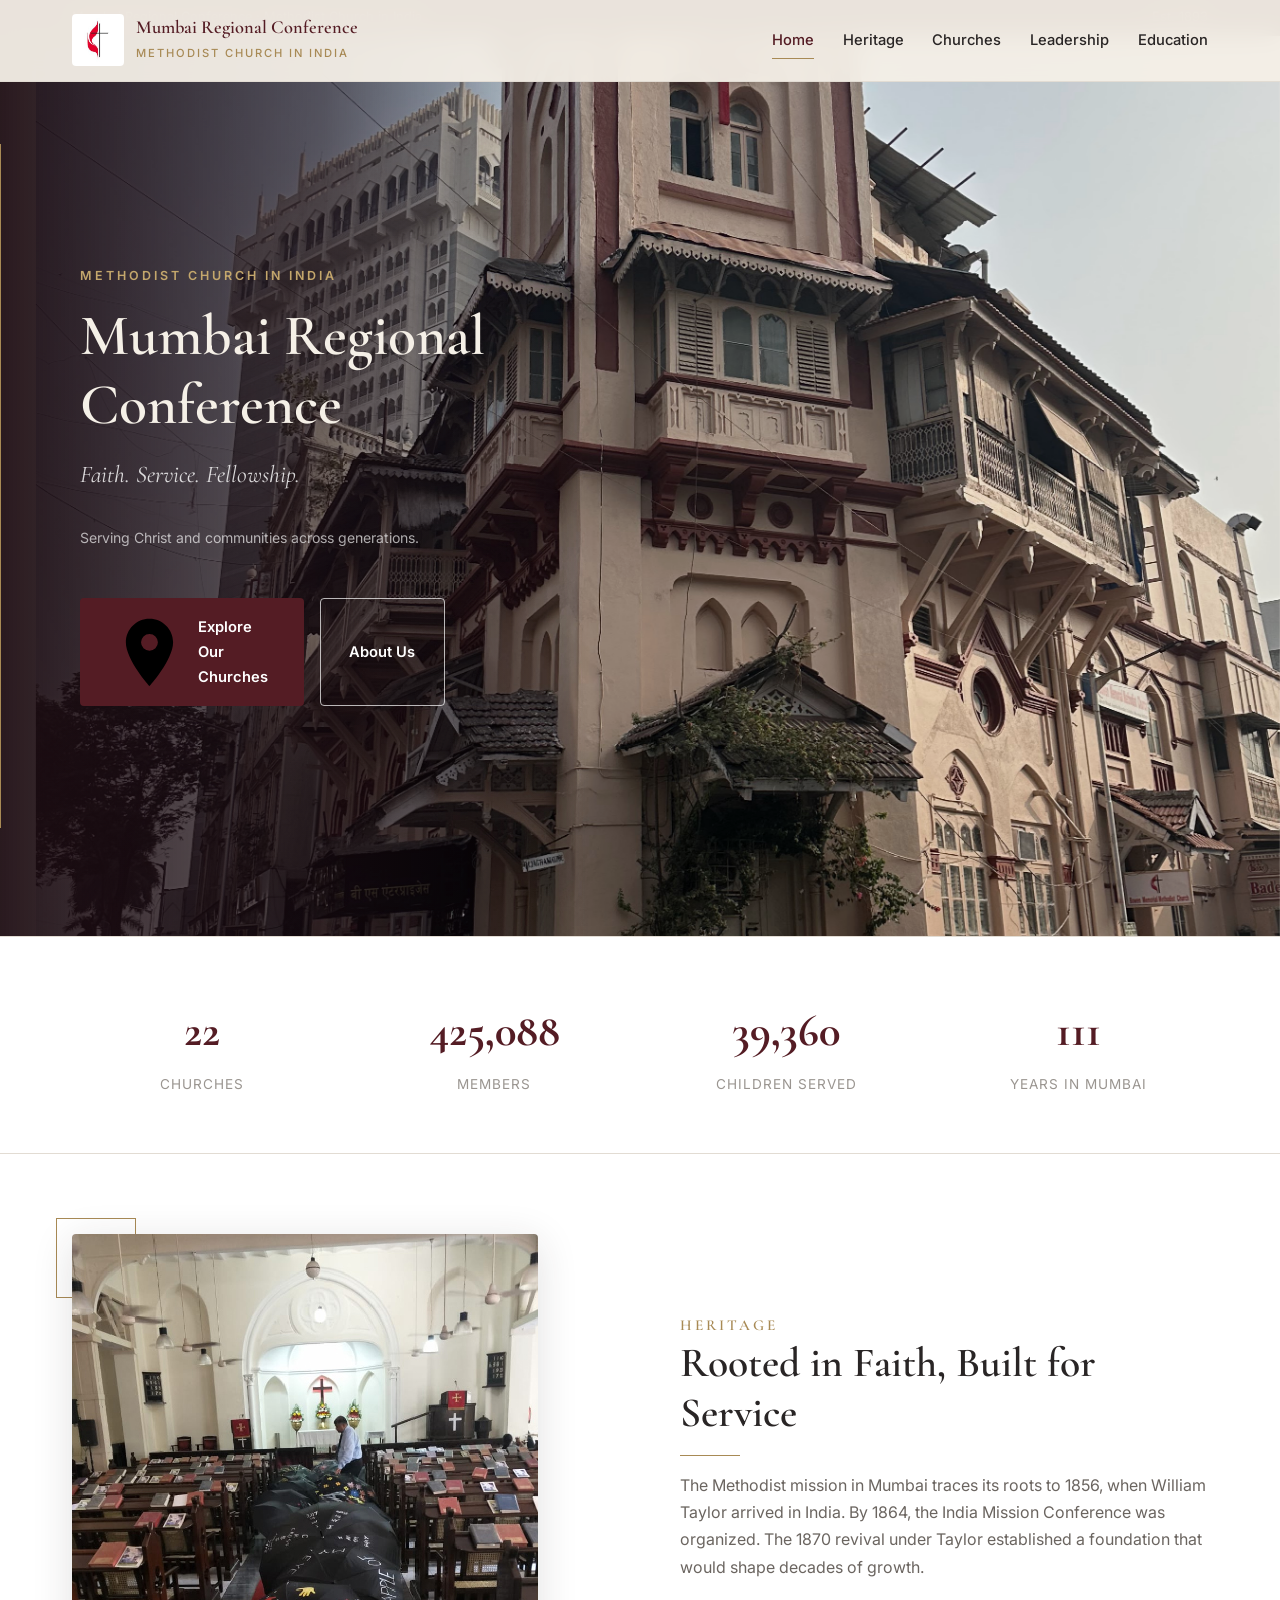
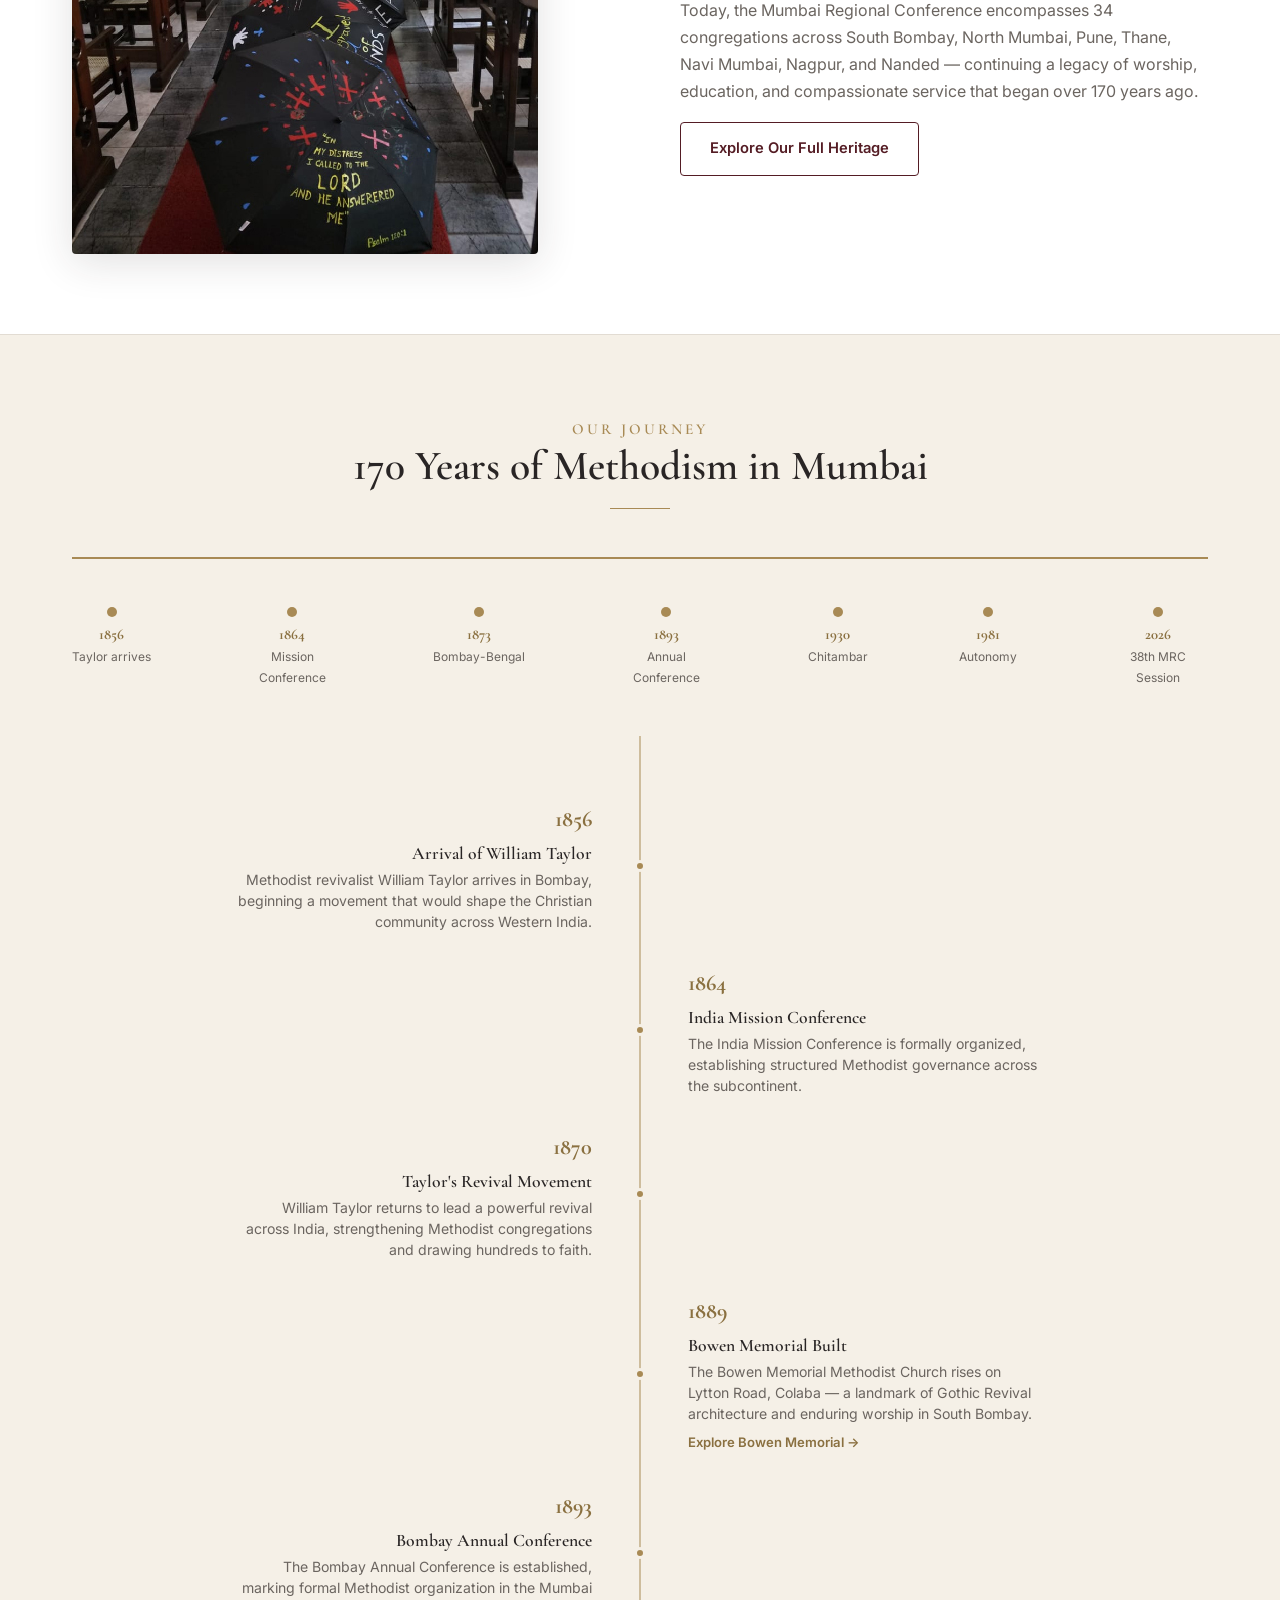
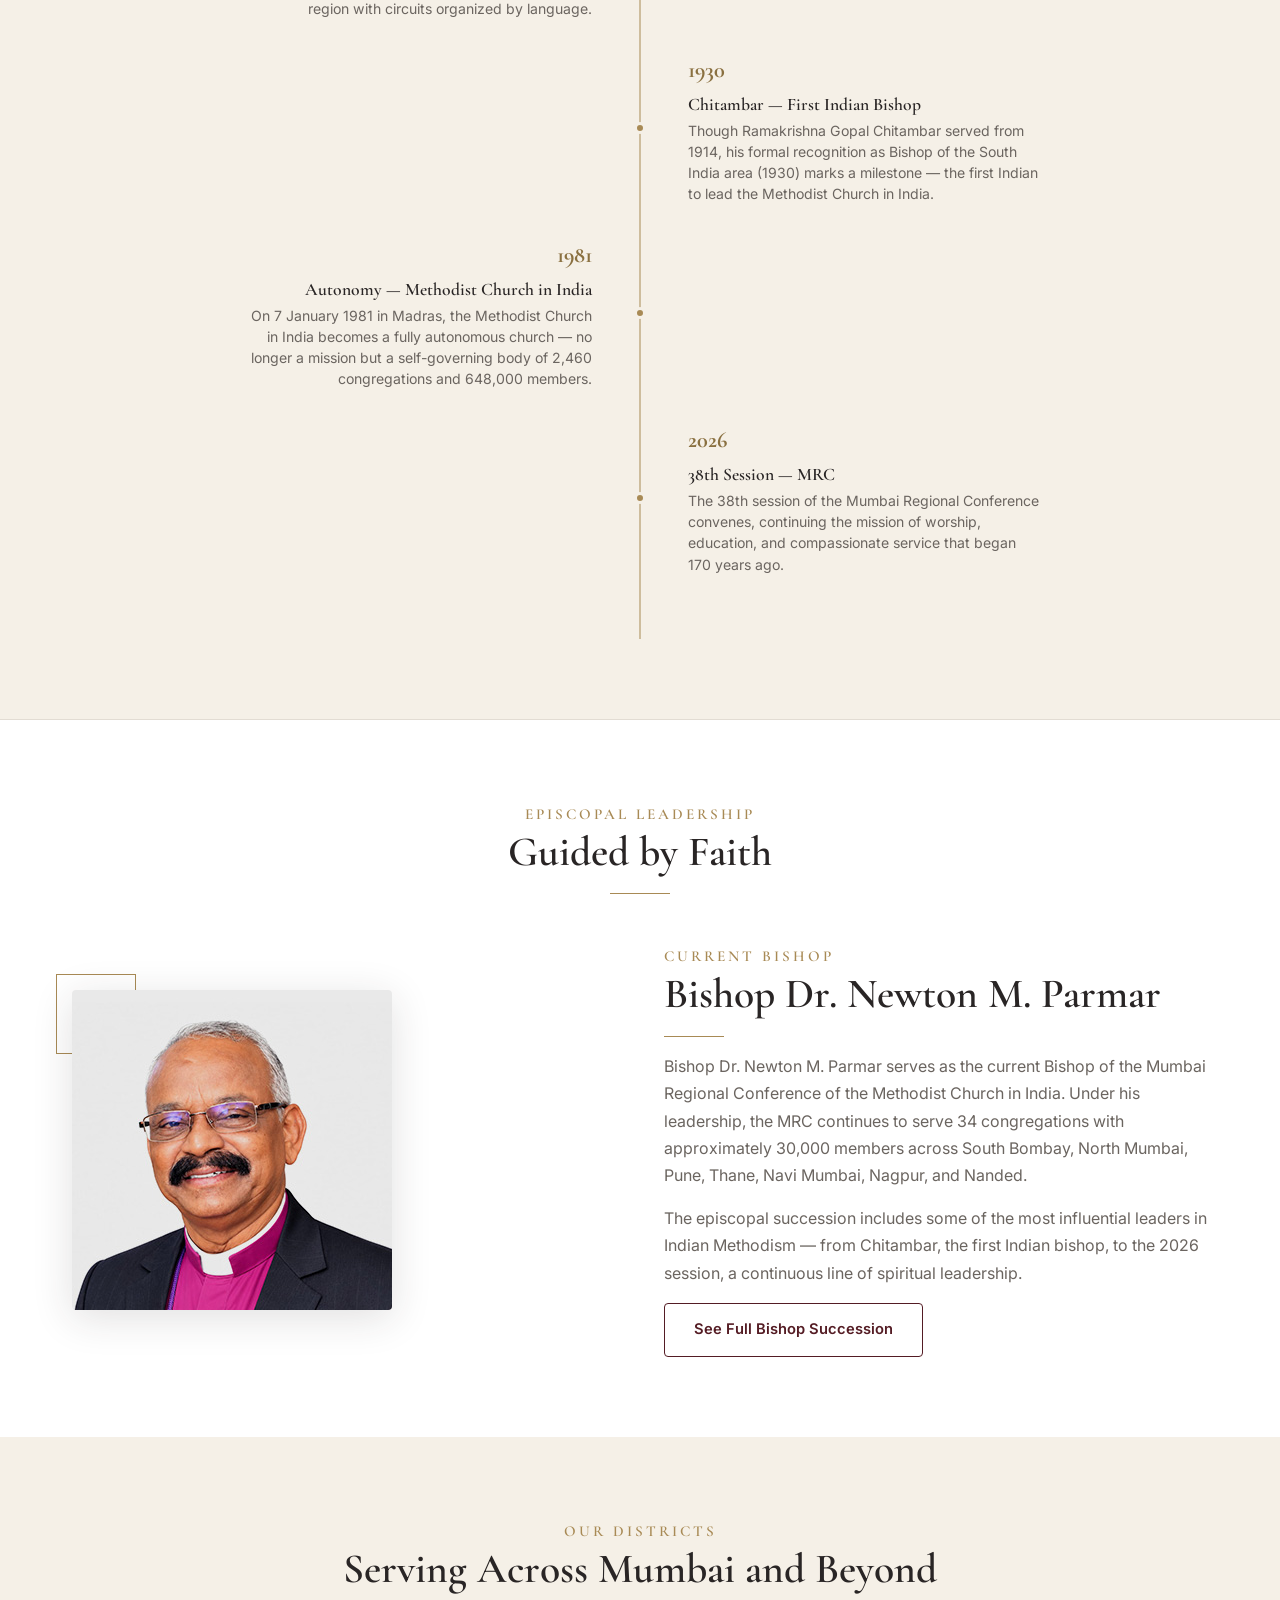
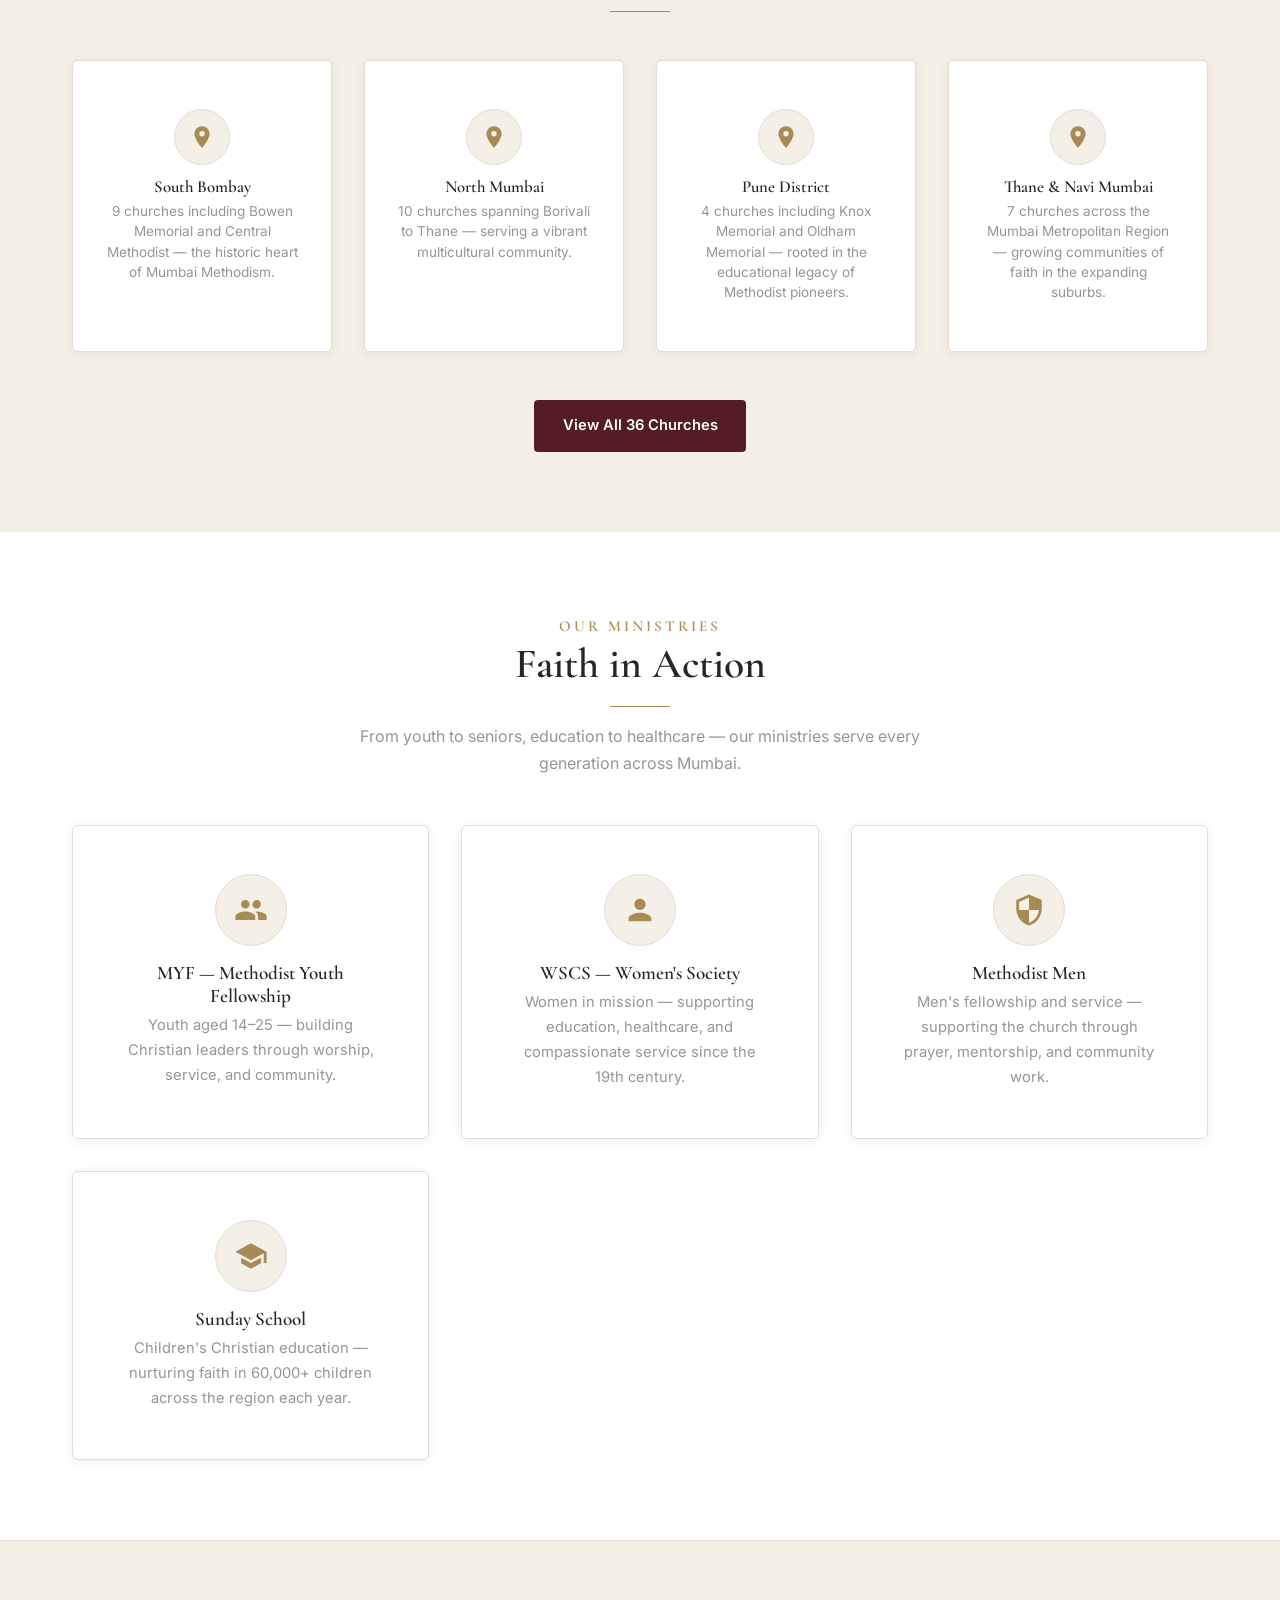
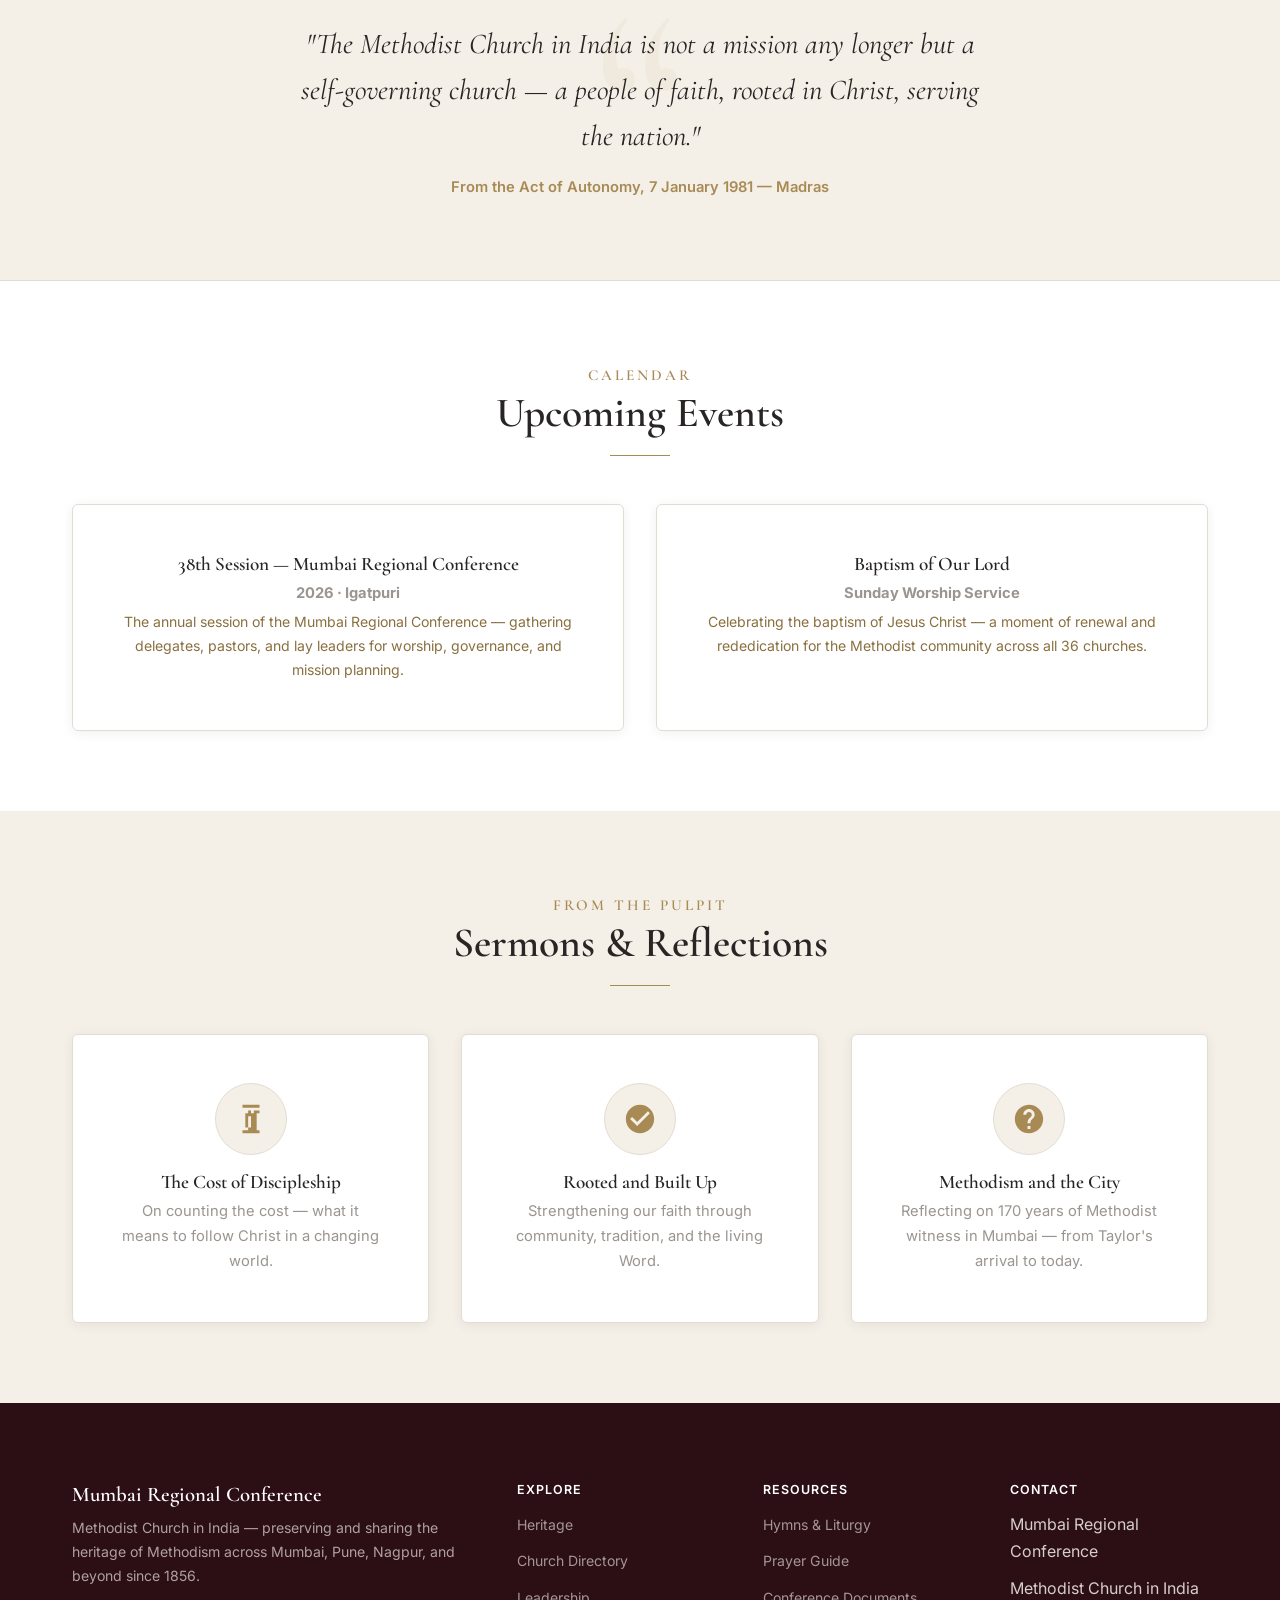
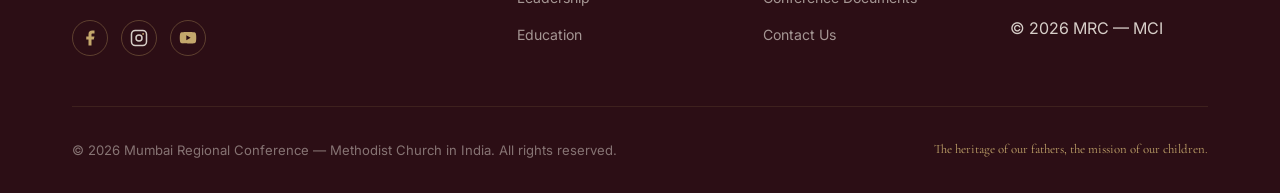
==== index.html @ 961c4d5f "Initial commit" ====
<!DOCTYPE html>
<html lang="en">
<head>
  <meta charset="UTF-8" />
  <meta name="viewport" content="width=device-width, initial-scale=1.0" />
  <title>Mumbai Regional Conference — Methodist Church in India</title>
  <meta name="description" content="The digital archive of Methodism in Mumbai — serving since 1856." />
  <link rel="icon" href="assets/logo.jpg" />
  <link rel="preconnect" href="https://fonts.googleapis.com" />
  <link rel="preconnect" href="https://fonts.gstatic.com" crossorigin />
  <link href="https://fonts.googleapis.com/css2?family=Cormorant+Garamond:ital,wght@0,400;0,600;0,700;1,400&family=Libre+Baskerville:ital,wght@0,400;0,700;1,400&family=Playfair+Display:wght@400;600;700&family=Inter:wght@300;400;500;600;700&family=Source+Sans+3:wght@300;400;600;700&display=swap" rel="stylesheet" />
  <link rel="stylesheet" href="css/style.css" />
</head>
<body>

  <!-- ===== TOP BAR ===== -->
  <div class="header-top">
    <div class="container">
      <span>Mumbai Regional Conference · Methodist Church in India</span>
      <span>Est. 1893</span>
    </div>
  </div>

  <!-- ===== HEADER / NAV ===== -->
  <header class="header">
    <div class="navbar">
      <div class="container">
        <a href="index.html" class="logo">
          <img src="assets/logo.jpg" alt="MRC Logo" />
          <div class="logo-text">
            <h1>Mumbai Regional Conference</h1>
            <span>Methodist Church in India</span>
          </div>
        </a>
        <nav class="nav-links">
          <a href="index.html" class="active">Home</a>
          <a href="about.html">Heritage</a>
          <a href="churches.html">Churches</a>
          <a href="leadership.html">Leadership</a>
          <a href="education.html">Education</a>
        </nav>
        <div class="menu-toggle" aria-label="Toggle navigation" role="button" tabindex="0">
          <span></span><span></span><span></span>
        </div>
      </div>
    </div>
  </header>

  <!-- ===== HERO — Editorial Split ===== -->
  <section class="hero-editorial">
    <div class="hero-editorial-image hero-carousel">
      <div class="hero-slide active"><img src="assets/images/church/Bowen-Memorial-Methodist-Church.jpg" alt="Bowen Memorial Methodist Church" /></div>
      <div class="hero-slide"><img src="assets/images/church/Taylor-Memorial-Methodist-Church.jpg" alt="Taylor Memorial Methodist Church" /></div>
      <div class="hero-slide"><img src="assets/images/church/Oldham-Memorial-Methodist-Church.jpg" alt="Oldham Memorial Methodist Church" /></div>
      <div class="hero-slide"><img src="assets/images/church/Robinson-Memorial-Methodist-Central-Church.jpg" alt="Robinson Memorial Methodist Central Church" /></div>
      <div class="hero-slide"><img src="assets/images/church/Vernon-Memorial-Methodist-Church.jpg" alt="Vernon Memorial Methodist Church" /></div>
      <div class="hero-slide"><img src="assets/images/church/Wesley-Methodist-Tamil-Church.jpg" alt="Wesley Methodist Tamil Church" /></div>
    </div>
    <div class="hero-editorial-panel">
      <span class="hero-editorial-badge">Methodist Church in India</span>
      <h1>Mumbai Regional<br/>Conference</h1>
      <p class="hero-editorial-tagline">Faith. Service. Fellowship.</p>
      <p class="hero-editorial-small">Serving Christ and communities across generations.</p>
      <div class="hero-editorial-buttons">
        <a href="churches.html" class="btn btn-primary">
          <svg viewBox="0 0 24 24"><path d="M12 2C8.13 2 5 5.13 5 9c0 5.25 7 13 7 13s7-7.75 7-13c0-3.87-3.13-7-7-7zm0 9.5a2.5 2.5 0 110-5 2.5 2.5 0 010 5z"/></svg>
          Explore Our Churches
        </a>
        <a href="about.html" class="btn btn-secondary">About Us</a>
      </div>
    </div>
  </section>

  <!-- ===== STATS BAR ===== -->
  <section class="stats-bar">
    <div class="container">
      <div class="stats-grid">
        <div class="stat-item fade-in">
          <div class="stat-number" data-target="34">0</div>
          <div class="stat-label">Churches</div>
        </div>
        <div class="stat-item fade-in">
          <div class="stat-number" data-target="648000">0</div>
          <div class="stat-label">Members</div>
        </div>
        <div class="stat-item fade-in">
          <div class="stat-number" data-target="60000">0</div>
          <div class="stat-label">Children Served</div>
        </div>
        <div class="stat-item fade-in">
          <div class="stat-number" data-target="170">0</div>
          <div class="stat-label">Years in Mumbai</div>
        </div>
      </div>
    </div>
  </section>

  <!-- ===== HERITAGE PREVIEW ===== -->
  <section class="section-padding bg-white">
    <div class="container">
      <div class="about-preview">
        <div class="about-image slide-in-left">
          <img src="assets/images/taylor-gallery-01.jpg" alt="Historic Methodist church interior" />
        </div>
        <div class="about-content slide-in-right">
          <span class="section-subtitle">Heritage</span>
          <h2>Rooted in Faith, Built for Service</h2>
          <div class="brass-line"></div>
          <p>The Methodist mission in Mumbai traces its roots to 1856, when William Taylor arrived in India. By 1864, the India Mission Conference was organized. The 1870 revival under Taylor established a foundation that would shape decades of growth.</p>
          <p>Today, the Mumbai Regional Conference encompasses 34 congregations across South Bombay, North Mumbai, Pune, Thane, Navi Mumbai, Nagpur, and Nanded — continuing a legacy of worship, education, and compassionate service that began over 170 years ago.</p>
          <a href="about.html" class="btn btn-outline">Explore Our Full Heritage</a>
        </div>
      </div>
    </div>
  </section>

  <!-- ===== HERITAGE TIMELINE ===== -->
  <section class="timeline-section section-padding" id="timeline">
    <div class="container">
      <div class="section-header text-center">
        <span class="section-subtitle">Our Journey</span>
        <h2>170 Years of Methodism in Mumbai</h2>
        <div class="brass-line centered"></div>
      </div>
      <div class="legacy-line-container">
        <div class="legacy-line"></div>
      </div>
      <div class="legacy-markers">
        <div class="legacy-marker">
          <div class="legacy-marker-dot"></div>
          <div class="legacy-marker-year">1856</div>
          <div class="legacy-marker-text">Taylor arrives</div>
        </div>
        <div class="legacy-marker">
          <div class="legacy-marker-dot"></div>
          <div class="legacy-marker-year">1864</div>
          <div class="legacy-marker-text">Mission Conference</div>
        </div>
        <div class="legacy-marker">
          <div class="legacy-marker-dot"></div>
          <div class="legacy-marker-year">1873</div>
          <div class="legacy-marker-text">Bombay-Bengal</div>
        </div>
        <div class="legacy-marker">
          <div class="legacy-marker-dot"></div>
          <div class="legacy-marker-year">1893</div>
          <div class="legacy-marker-text">Annual Conference</div>
        </div>
        <div class="legacy-marker">
          <div class="legacy-marker-dot"></div>
          <div class="legacy-marker-year">1930</div>
          <div class="legacy-marker-text">Chitambar</div>
        </div>
        <div class="legacy-marker">
          <div class="legacy-marker-dot"></div>
          <div class="legacy-marker-year">1981</div>
          <div class="legacy-marker-text">Autonomy</div>
        </div>
        <div class="legacy-marker">
          <div class="legacy-marker-dot"></div>
          <div class="legacy-marker-year">2026</div>
          <div class="legacy-marker-text">38th MRC Session</div>
        </div>
      </div>
      <div class="timeline light" style="margin-top: var(--spacing-lg);">
        <div class="timeline-item">
          <div class="timeline-year">1856</div>
          <div class="timeline-content">
            <h3>Arrival of William Taylor</h3>
            <p>Methodist revivalist William Taylor arrives in Bombay, beginning a movement that would shape the Christian community across Western India.</p>
          </div>
        </div>
        <div class="timeline-item">
          <div class="timeline-year">1864</div>
          <div class="timeline-content">
            <h3>India Mission Conference</h3>
            <p>The India Mission Conference is formally organized, establishing structured Methodist governance across the subcontinent.</p>
          </div>
        </div>
        <div class="timeline-item">
          <div class="timeline-year">1870</div>
          <div class="timeline-content">
            <h3>Taylor's Revival Movement</h3>
            <p>William Taylor returns to lead a powerful revival across India, strengthening Methodist congregations and drawing hundreds to faith.</p>
          </div>
        </div>
        <div class="timeline-item">
          <div class="timeline-year">1889</div>
          <div class="timeline-content">
            <h3>Bowen Memorial Built</h3>
            <p>The Bowen Memorial Methodist Church rises on Lytton Road, Colaba — a landmark of Gothic Revival architecture and enduring worship in South Bombay.</p>
            <a class="bio-link" href="about.html#bowen">Explore Bowen Memorial →</a>
          </div>
        </div>
        <div class="timeline-item">
          <div class="timeline-year">1893</div>
          <div class="timeline-content">
            <h3>Bombay Annual Conference</h3>
            <p>The Bombay Annual Conference is established, marking formal Methodist organization in the Mumbai region with circuits organized by language.</p>
          </div>
        </div>
        <div class="timeline-item">
          <div class="timeline-year">1930</div>
          <div class="timeline-content">
            <h3>Chitambar — First Indian Bishop</h3>
            <p>Though Ramakrishna Gopal Chitambar served from 1914, his formal recognition as Bishop of the South India area (1930) marks a milestone — the first Indian to lead the Methodist Church in India.</p>
          </div>
        </div>
        <div class="timeline-item">
          <div class="timeline-year">1981</div>
          <div class="timeline-content">
            <h3>Autonomy — Methodist Church in India</h3>
            <p>On 7 January 1981 in Madras, the Methodist Church in India becomes a fully autonomous church — no longer a mission but a self-governing body of 2,460 congregations and 648,000 members.</p>
          </div>
        </div>
        <div class="timeline-item">
          <div class="timeline-year">2026</div>
          <div class="timeline-content">
            <h3>38th Session — MRC</h3>
            <p>The 38th session of the Mumbai Regional Conference convenes, continuing the mission of worship, education, and compassionate service that began 170 years ago.</p>
          </div>
        </div>
      </div>
    </div>
  </section>

  <!-- ===== BISHOP SECTION ===== -->
  <section class="section-padding bg-white">
    <div class="container">
      <div class="section-header text-center">
        <span class="section-subtitle">Episcopal Leadership</span>
        <h2>Guided by Faith</h2>
        <div class="brass-line centered"></div>
      </div>
      <div class="about-preview" style="gap: var(--spacing-lg);">
        <div class="about-image slide-in-left">
          <img src="assets/images/bishop-newton-parmar.jpg" alt="Bishop Dr. Newton M. Parmar" />
        </div>
        <div class="about-content slide-in-right">
          <span class="section-subtitle">Current Bishop</span>
          <h2>Bishop Dr. Newton M. Parmar</h2>
          <div class="brass-line"></div>
          <p>Bishop Dr. Newton M. Parmar serves as the current Bishop of the Mumbai Regional Conference of the Methodist Church in India. Under his leadership, the MRC continues to serve 34 congregations with approximately 30,000 members across South Bombay, North Mumbai, Pune, Thane, Navi Mumbai, Nagpur, and Nanded.</p>
          <p>The episcopal succession includes some of the most influential leaders in Indian Methodism — from Chitambar, the first Indian bishop, to the 2026 session, a continuous line of spiritual leadership.</p>
          <a href="leadership.html" class="btn btn-outline">See Full Bishop Succession</a>
        </div>
      </div>
    </div>
  </section>

  <!-- ===== DISTRICTS PREVIEW ===== -->
  <section class="section-padding" style="background: var(--ivory);">
    <div class="container">
      <div class="section-header text-center">
        <span class="section-subtitle">Our Districts</span>
        <h2>Serving Across Mumbai and Beyond</h2>
        <div class="brass-line centered"></div>
      </div>
      <div class="ministry-grid">
        <div class="ministry-card fade-in">
          <div class="ministry-card-icon">
            <svg viewBox="0 0 24 24"><path d="M12 2C8.13 2 5 5.13 5 9c0 5.25 7 13 7 13s7-7.75 7-13c0-3.87-3.13-7-7-7zm0 9.5a2.5 2.5 0 110-5 2.5 2.5 0 010 5z"/></svg>
          </div>
          <h4>South Bombay</h4>
          <p>9 churches including Bowen Memorial and Central Methodist — the historic heart of Mumbai Methodism.</p>
        </div>
        <div class="ministry-card fade-in">
          <div class="ministry-card-icon">
            <svg viewBox="0 0 24 24"><path d="M12 2C8.13 2 5 5.13 5 9c0 5.25 7 13 7 13s7-7.75 7-13c0-3.87-3.13-7-7-7zm0 9.5a2.5 2.5 0 110-5 2.5 2.5 0 010 5z"/></svg>
          </div>
          <h4>North Mumbai</h4>
          <p>10 churches spanning Borivali to Thane — serving a vibrant multicultural community.</p>
        </div>
        <div class="ministry-card fade-in">
          <div class="ministry-card-icon">
            <svg viewBox="0 0 24 24"><path d="M12 2C8.13 2 5 5.13 5 9c0 5.25 7 13 7 13s7-7.75 7-13c0-3.87-3.13-7-7-7zm0 9.5a2.5 2.5 0 110-5 2.5 2.5 0 010 5z"/></svg>
          </div>
          <h4>Pune District</h4>
          <p>4 churches including Knox Memorial and Oldham Memorial — rooted in the educational legacy of Methodist pioneers.</p>
        </div>
        <div class="ministry-card fade-in">
          <div class="ministry-card-icon">
            <svg viewBox="0 0 24 24"><path d="M12 2C8.13 2 5 5.13 5 9c0 5.25 7 13 7 13s7-7.75 7-13c0-3.87-3.13-7-7-7zm0 9.5a2.5 2.5 0 110-5 2.5 2.5 0 010 5z"/></svg>
          </div>
          <h4>Thane & Navi Mumbai</h4>
          <p>7 churches across the Mumbai Metropolitan Region — growing communities of faith in the expanding suburbs.</p>
        </div>
      </div>
      <div class="text-center" style="margin-top: var(--spacing-lg);">
        <a href="churches.html" class="btn btn-primary">View All 36 Churches</a>
      </div>
    </div>
  </section>

  <!-- ===== MINISTRIES ===== -->
  <section class="section-padding bg-white">
    <div class="container">
      <div class="section-header text-center">
        <span class="section-subtitle">Our Ministries</span>
        <h2>Faith in Action</h2>
        <div class="brass-line centered"></div>
        <p style="color: var(--mid-gray); max-width: 600px; margin: var(--spacing-sm) auto 0;">From youth to seniors, education to healthcare — our ministries serve every generation across Mumbai.</p>
      </div>
      <div class="features-grid">
        <div class="feature-card fade-in">
          <div class="feature-icon">
            <svg viewBox="0 0 24 24"><path d="M16 11c1.66 0 2.99-1.34 2.99-3S17.66 5 16 5c-1.66 0-3 1.34-3 3s1.34 3 3 3zm-8 0c1.66 0 2.99-1.34 2.99-3S9.66 5 8 5C6.34 5 5 6.34 5 8s1.34 3 3 3zm0 2c-2.33 0-7 1.17-7 3.5V19h14v-2.5c0-2.33-4.67-3.5-7-3.5zm8 0c-.29 0-.62.02-.97.05 1.16.84 1.97 1.97 1.97 3.45V19h6v-2.5c0-2.33-4.67-3.5-7-3.5z"/></svg>
          </div>
          <h3>MYF — Methodist Youth Fellowship</h3>
          <p>Youth aged 14–25 — building Christian leaders through worship, service, and community.</p>
        </div>
        <div class="feature-card fade-in">
          <div class="feature-icon">
            <svg viewBox="0 0 24 24"><path d="M12 12c2.21 0 4-1.79 4-4s-1.79-4-4-4-4 1.79-4 4 1.79 4 4 4zm0 2c-2.67 0-8 1.34-8 4v2h16v-2c0-2.66-5.33-4-8-4z"/></svg>
          </div>
          <h3>WSCS — Women's Society</h3>
          <p>Women in mission — supporting education, healthcare, and compassionate service since the 19th century.</p>
        </div>
        <div class="feature-card fade-in">
          <div class="feature-icon">
            <svg viewBox="0 0 24 24"><path d="M12 1L3 5v6c0 5.55 3.84 10.74 9 12 5.16-1.26 9-6.45 9-12V5l-9-4zm0 10.99h7c-.53 4.12-3.28 7.79-7 8.94V12H5V6.3l7-3.11v8.8z"/></svg>
          </div>
          <h3>Methodist Men</h3>
          <p>Men's fellowship and service — supporting the church through prayer, mentorship, and community work.</p>
        </div>
        <div class="feature-card fade-in">
          <div class="feature-icon">
            <svg viewBox="0 0 24 24"><path d="M5 13.18v4L12 21l7-3.82v-4L12 17l-7-3.82zM12 3L1 9l11 6 9-4.91V17h2V9L12 3z"/></svg>
          </div>
          <h3>Sunday School</h3>
          <p>Children's Christian education — nurturing faith in 60,000+ children across the region each year.</p>
        </div>
      </div>
    </div>
  </section>

  <!-- ===== QUOTE SECTION ===== -->
  <section class="quote-section">
    <div class="container">
      <div class="quote-content fade-in">
        <p class="quote-text">"The Methodist Church in India is not a mission any longer but a self-governing church — a people of faith, rooted in Christ, serving the nation."</p>
        <p class="quote-author">From the Act of Autonomy, 7 January 1981 — Madras</p>
      </div>
    </div>
  </section>

  <!-- ===== EVENTS SECTION ===== -->
  <section class="section-padding bg-white">
    <div class="container">
      <div class="section-header text-center">
        <span class="section-subtitle">Calendar</span>
        <h2>Upcoming Events</h2>
        <div class="brass-line centered"></div>
      </div>
      <div class="features-grid two-col">
        <div class="feature-card fade-in">
          <h3>38th Session — Mumbai Regional Conference</h3>
          <p style="margin-bottom: 0.3rem;"><strong>2026 · Igatpuri</strong></p>
          <p style="color: var(--brass-dark); font-size: 0.88rem;">The annual session of the Mumbai Regional Conference — gathering delegates, pastors, and lay leaders for worship, governance, and mission planning.</p>
        </div>
        <div class="feature-card fade-in">
          <h3>Baptism of Our Lord</h3>
          <p style="margin-bottom: 0.3rem;"><strong>Sunday Worship Service</strong></p>
          <p style="color: var(--brass-dark); font-size: 0.88rem;">Celebrating the baptism of Jesus Christ — a moment of renewal and rededication for the Methodist community across all 36 churches.</p>
        </div>
      </div>
    </div>
  </section>

  <!-- ===== SERMONS SECTION ===== -->
  <section class="section-padding" style="background: var(--ivory);">
    <div class="container">
      <div class="section-header text-center">
        <span class="section-subtitle">From the Pulpit</span>
        <h2>Sermons & Reflections</h2>
        <div class="brass-line centered"></div>
      </div>
      <div class="features-grid">
        <div class="feature-card fade-in">
          <div class="feature-icon">
            <svg viewBox="0 0 24 24"><path d="M6 2h12v2H6V2zm4 4v2H8v10h2v2H6v2h12v-2h-2V8h2V6h-4v2h-2V6h-2zm0 12v-8h2v8h-2z"/></svg>
          </div>
          <h3>The Cost of Discipleship</h3>
          <p>On counting the cost — what it means to follow Christ in a changing world.</p>
        </div>
        <div class="feature-card fade-in">
          <div class="feature-icon">
            <svg viewBox="0 0 24 24"><path d="M12 2C6.48 2 2 6.48 2 12s4.48 10 10 10 10-4.48 10-10S17.52 2 12 2zm-2 15l-5-5 1.41-1.41L10 14.17l7.59-7.59L19 8l-9 9z"/></svg>
          </div>
          <h3>Rooted and Built Up</h3>
          <p>Strengthening our faith through community, tradition, and the living Word.</p>
        </div>
        <div class="feature-card fade-in">
          <div class="feature-icon">
            <svg viewBox="0 0 24 24"><path d="M12 2C6.48 2 2 6.48 2 12s4.48 10 10 10 10-4.48 10-10S17.52 2 12 2zm1 17h-2v-2h2v2zm2.07-7.75l-.9.92C13.45 12.9 13 13.5 13 15h-2v-.5c0-1.1.45-2.1 1.17-2.83l1.24-1.26c.37-.36.59-.86.59-1.41 0-1.1-.9-2-2-2s-2 .9-2 2H8c0-2.21 1.79-4 4-4s4 1.79 4 4c0 .88-.36 1.68-.93 2.25z"/></svg>
          </div>
          <h3>Methodism and the City</h3>
          <p>Reflecting on 170 years of Methodist witness in Mumbai — from Taylor's arrival to today.</p>
        </div>
      </div>
    </div>
  </section>

  <!-- ===== FOOTER ===== -->
  <footer class="footer">
    <div class="container">
      <div class="footer-grid">
        <div class="footer-brand">
          <h3>Mumbai Regional Conference</h3>
          <p>Methodist Church in India — preserving and sharing the heritage of Methodism across Mumbai, Pune, Nagpur, and beyond since 1856.</p>
          <div class="footer-social">
            <a href="#" aria-label="Facebook"><svg viewBox="0 0 24 24"><path d="M18 2h-3a5 5 0 00-5 5v3H7v4h3v8h4v-8h3l1-4h-4V7a1 1 0 011-1h3z"/></svg></a>
            <a href="#" aria-label="Instagram"><svg viewBox="0 0 24 24"><rect x="2" y="2" width="20" height="20" rx="5" ry="5" fill="none" stroke="currentColor" stroke-width="2"/><circle cx="12" cy="12" r="4" fill="none" stroke="currentColor" stroke-width="2"/><circle cx="17.5" cy="6.5" r="1.2"/></svg></a>
            <a href="#" aria-label="YouTube"><svg viewBox="0 0 24 24"><path d="M22.54 6.42a2.78 2.78 0 00-1.94-2C18.88 4 12 4 12 4s-6.88 0-8.6.46a2.78 2.78 0 00-1.94 2A29 29 0 001 11.75a29 29 0 00.46 5.33A2.78 2.78 0 003.4 19.1c1.72.46 8.6.46 8.6.46s6.88 0 8.6-.46a2.78 2.78 0 001.94-2 29 29 0 00.46-5.25 29 29 0 00-.46-5.43zM9.75 15.02V8.48l5.75 3.27-5.75 3.27z"/></svg></a>
          </div>
        </div>
        <div class="footer-links">
          <h4>Explore</h4>
          <ul>
            <li><a href="about.html">Heritage</a></li>
            <li><a href="churches.html">Church Directory</a></li>
            <li><a href="leadership.html">Leadership</a></li>
            <li><a href="education.html">Education</a></li>
          </ul>
        </div>
        <div class="footer-links">
          <h4>Resources</h4>
          <ul>
            <li><a href="#">Hymns & Liturgy</a></li>
            <li><a href="#">Prayer Guide</a></li>
            <li><a href="#">Conference Documents</a></li>
            <li><a href="#">Contact Us</a></li>
          </ul>
        </div>
        <div class="footer-links">
          <h4>Contact</h4>
          <ul>
            <li>Mumbai Regional Conference</li>
            <li>Methodist Church in India</li>
            <li style="margin-top: 0.8rem;">© 2026 MRC — MCI</li>
          </ul>
        </div>
      </div>
      <div class="footer-bottom">
        <p>© 2026 Mumbai Regional Conference — Methodist Church in India. All rights reserved.</p>
        <p style="font-family: var(--font-accent); color: var(--brass-light); font-size: 0.8rem;">The heritage of our fathers, the mission of our children.</p>
      </div>
    </div>
  </footer>

  <script src="js/main.js"></script>
</body>
</html>
---- css/style.css ----
/* ============================================
   MUMBAI REGIONAL CONFERENCE - MCI
   Heritage Methodist — Modern Editorial
   Deep maroon · Warm ivory · Muted brass · Charcoal
   ============================================ */

/* CSS Variables */
:root {
  --maroon: #541C24;
  --maroon-dark: #3B1420;
  --maroon-darker: #2C0E15;
  --ivory: #F5F0E7;
  --ivory-warm: #FDFBF7;
  --brass: #A88A55;
  --brass-light: #C4A76C;
  --brass-dark: #8A7040;
  --charcoal: #292525;
  --warm-gray: #6B6560;
  --mid-gray: #9A9590;
  --light-border: #E2DCD3;
  --white: #ffffff;

  /* Typography */
  --font-heading: 'Cormorant Garamond', 'Libre Baskerville', Georgia, serif;
  --font-body: 'Inter', 'Source Sans 3', -apple-system, BlinkMacSystemFont, 'Segoe UI', sans-serif;
  --font-accent: 'Cormorant Garamond', Georgia, serif;

  /* Spacing */
  --spacing-xs: 0.5rem;
  --spacing-sm: 1rem;
  --spacing-md: 2rem;
  --spacing-lg: 3rem;
  --spacing-xl: 5rem;

  /* Shadows */
  --shadow-sm: 0 2px 8px rgba(41,37,37,0.06);
  --shadow-md: 0 4px 20px rgba(41,37,37,0.1);
  --shadow-lg: 0 8px 40px rgba(41,37,37,0.14);
  --shadow-card: 0 2px 12px rgba(41,37,37,0.07);

  /* Transitions */
  --transition-fast: 0.2s ease;
  --transition-smooth: 0.4s cubic-bezier(0.25, 0.46, 0.45, 0.94);
}

/* ============================================
   RESET & BASE
   ============================================ */
*, *::before, *::after { box-sizing: border-box; margin: 0; padding: 0; }
html { scroll-behavior: smooth; font-size: 16px; overflow-x: hidden; }
body {
  font-family: var(--font-body);
  color: var(--charcoal);
  background: var(--ivory-warm);
  line-height: 1.7;
  overflow-x: hidden;
}
img { max-width: 100%; height: auto; display: block; }
a { text-decoration: none; color: inherit; transition: var(--transition-fast); }
ul, ol { list-style: none; }

/* ============================================
   TYPOGRAPHY
   ============================================ */
h1, h2, h3, h4, h5, h6 {
  font-family: var(--font-heading);
  font-weight: 600;
  line-height: 1.2;
  color: var(--charcoal);
}
h1 { font-size: clamp(2.2rem, 4.5vw, 3.5rem); }
h2 { font-size: clamp(1.8rem, 3.5vw, 2.6rem); }
h3 { font-size: clamp(1.3rem, 2.5vw, 1.7rem); }
h4 { font-size: clamp(1.1rem, 2vw, 1.3rem); }

.section-subtitle {
  font-family: var(--font-accent);
  font-size: 0.95rem;
  color: var(--brass);
  text-transform: uppercase;
  letter-spacing: 3px;
  margin-bottom: var(--spacing-sm);
  font-weight: 600;
}

/* ============================================
   UTILITY CLASSES
   ============================================ */
.container {
  width: 100%;
  max-width: 1200px;
  margin: 0 auto;
  padding: 0 var(--spacing-md);
}
.section-padding { padding: var(--spacing-xl) 0; }
.text-center { text-align: center; }
.bg-cream { background-color: var(--ivory); }
.bg-white { background-color: var(--white); }
.bg-primary { background-color: var(--maroon); }

/* Brass line — editorial divider */
.brass-line {
  width: 60px;
  height: 1px;
  background: var(--brass);
  margin: var(--spacing-sm) 0;
}
.brass-line.centered { margin-left: auto; margin-right: auto; }

/* Legacy gold divider (backward compat) */
.gold-divider {
  width: 60px;
  height: 1px;
  background: var(--brass);
  margin: var(--spacing-sm) auto;
}

/* Decorative cross (legacy compat) */
.decorative-cross {
  display: inline-block;
  width: 32px;
  height: 32px;
  position: relative;
  margin: var(--spacing-sm) auto;
}
.decorative-cross::before,
.decorative-cross::after {
  content: '';
  position: absolute;
  background: var(--brass);
}
.decorative-cross::before {
  width: 1.5px;
  height: 100%;
  left: 50%;
  transform: translateX(-50%);
}
.decorative-cross::after {
  width: 50%;
  height: 1.5px;
  top: 32%;
  left: 50%;
  transform: translateX(-50%);
}

/* ============================================
   HEADER & NAVIGATION
   ============================================ */
.header {
  position: fixed;
  top: 0;
  left: 0;
  right: 0;
  z-index: 1000;
  transition: var(--transition-smooth);
}
.header-top {
  background: var(--maroon-darker);
  padding: 0.4rem 0;
  font-size: 0.8rem;
  color: var(--light-border);
  border-bottom: 1px solid rgba(168,138,85,0.15);
}
.header-top .container {
  display: flex;
  justify-content: space-between;
  align-items: center;
}
.header-top a { color: var(--brass-light); }
.header-top a:hover { color: var(--brass); }

.navbar {
  padding: 0.9rem 0;
  background: rgba(245,240,231,0.95);
  backdrop-filter: blur(12px);
  border-bottom: 1px solid var(--light-border);
  transition: var(--transition-smooth);
}
.header.scrolled .navbar {
  box-shadow: var(--shadow-sm);
}
.navbar .container {
  display: flex;
  justify-content: space-between;
  align-items: center;
}
.logo {
  display: flex;
  align-items: center;
  gap: 0.75rem;
}
.logo img { height: 52px; width: auto; border-radius: 4px; }
.logo-text h1 {
  font-size: 1.15rem;
  color: var(--maroon);
  margin-bottom: 0;
  line-height: 1.2;
}
.logo-text span {
  font-size: 0.7rem;
  color: var(--brass);
  letter-spacing: 2px;
  text-transform: uppercase;
  font-family: var(--font-body);
  font-weight: 500;
}
.nav-links {
  display: flex;
  gap: 1.8rem;
  align-items: center;
}
.nav-links a {
  color: var(--charcoal);
  font-weight: 500;
  font-size: 0.92rem;
  position: relative;
  padding: 0.4rem 0;
}
.nav-links a::after {
  content: '';
  position: absolute;
  bottom: 0;
  left: 0;
  width: 0;
  height: 1.5px;
  background: var(--brass);
  transition: var(--transition-smooth);
}
.nav-links a:hover::after,
.nav-links a.active::after { width: 100%; }
.nav-links a:hover { color: var(--maroon); }
.nav-links a.active { color: var(--maroon); }

/* Mobile menu */
.menu-toggle {
  display: none;
  flex-direction: column;
  gap: 5px;
  cursor: pointer;
  padding: 8px;
}
.menu-toggle span {
  width: 24px;
  height: 2px;
  background: var(--charcoal);
  transition: var(--transition-fast);
}
.menu-toggle.active span:nth-child(1) { transform: rotate(45deg) translate(5px, 5px); }
.menu-toggle.active span:nth-child(2) { opacity: 0; }
.menu-toggle.active span:nth-child(3) { transform: rotate(-45deg) translate(7px, -6px); }

/* ============================================
   HERO — Editorial Split Layout
   ============================================ */
.hero {
  min-height: 100vh;
  display: flex;
  position: relative;
  overflow: hidden;
  background: var(--ivory);
}
.hero.has-bg-image {
  /* Legacy compat for old overlay hero — now uses editorial layout */
}
.hero-bg-image {
  display: none; /* Replaced by editorial image */
}
.hero-content {
  display: none; /* Replaced by editorial panel */
}

/* Editorial hero (new) */
.hero-editorial {
  min-height: 100vh;
  display: flex;
  position: relative;
  overflow: hidden;
  background: var(--ivory);
}
.hero-editorial-image {
  position: absolute;
  inset: 0;
  width: 100%;
  height: 100%;
  overflow: hidden;
}
.hero-editorial-image img {
  width: 100%;
  height: 100%;
  object-fit: cover;
  filter: saturate(0.8) brightness(0.95);
}
.hero-carousel .hero-slide {
  position: absolute;
  inset: 0;
  opacity: 0;
  transition: opacity 1.4s ease;
}
.hero-carousel .hero-slide.active {
  opacity: 1;
}
.hero-carousel .hero-slide img {
  transform-origin: left center;
  will-change: transform;
}
.hero-carousel .hero-slide.active img {
  animation: heroPanRight 16s linear forwards;
}
@keyframes heroPanRight {
  from { transform: scale(1.12) translateX(-2.5%); }
  to { transform: scale(1.12) translateX(2.5%); }
}
.hero-editorial-panel {
  position: relative;
  z-index: 1;
  width: min(46%, 600px);
  display: flex;
  flex-direction: column;
  justify-content: center;
  align-items: flex-start;
  padding: var(--spacing-xl);
  background: linear-gradient(to right, rgba(28,12,18,0.94) 0%, rgba(28,12,18,0.6) 55%, rgba(28,12,18,0) 100%);
}
.hero-editorial-panel::before {
  content: '';
  position: absolute;
  left: 0;
  top: 12%;
  bottom: 12%;
  width: 1px;
  background: var(--brass);
}
.hero-editorial-badge {
  display: inline-block;
  font-family: var(--font-body);
  font-size: 0.78rem;
  color: var(--brass-light);
  text-transform: uppercase;
  letter-spacing: 3px;
  font-weight: 600;
  margin-bottom: var(--spacing-sm);
}
.hero-editorial-panel h1 {
  color: var(--ivory);
  margin-bottom: var(--spacing-sm);
  font-size: clamp(2.4rem, 4.5vw, 3.6rem);
}
.hero-editorial-tagline {
  font-family: var(--font-heading);
  font-size: clamp(1.1rem, 2vw, 1.5rem);
  color: rgba(255,255,255,0.82);
  margin-bottom: var(--spacing-md);
  font-style: italic;
  line-height: 1.6;
}
.hero-editorial-small {
  font-size: 0.88rem;
  color: rgba(255,255,255,0.65);
  margin-bottom: var(--spacing-lg);
  max-width: 380px;
}
.hero-editorial-buttons {
  display: flex;
  gap: 1rem;
  flex-wrap: wrap;
}
.hero-editorial-panel .btn-secondary {
  color: var(--white);
  border-color: rgba(255,255,255,0.7);
}
.hero-editorial-panel .btn-secondary:hover {
  background: var(--white);
  color: var(--maroon);
}

/* Buttons */
.btn {
  display: inline-flex;
  align-items: center;
  gap: 0.5rem;
  padding: 0.85rem 1.8rem;
  border-radius: 4px;
  font-weight: 600;
  font-size: 0.92rem;
  transition: var(--transition-smooth);
  cursor: pointer;
  border: none;
  font-family: var(--font-body);
}
.btn-primary {
  background: var(--maroon);
  color: var(--white);
}
.btn-primary:hover {
  background: var(--maroon-dark);
  transform: translateY(-2px);
  box-shadow: 0 4px 16px rgba(84,28,36,0.25);
}
.btn-secondary {
  background: transparent;
  color: var(--charcoal);
  border: 1.5px solid var(--charcoal);
}
.btn-secondary:hover {
  background: var(--charcoal);
  color: var(--white);
}
.btn-outline {
  background: transparent;
  color: var(--maroon);
  border: 1.5px solid var(--maroon);
}
.btn-outline:hover {
  background: var(--maroon);
  color: var(--white);
}
.btn-brass {
  background: var(--brass);
  color: var(--white);
}
.btn-brass:hover {
  background: var(--brass-dark);
  transform: translateY(-2px);
}

/* Scroll indicator */
.scroll-indicator {
  position: absolute;
  bottom: 30px;
  left: 50%;
  transform: translateX(-50%);
  animation: gentleBounce 3s ease-in-out infinite;
  z-index: 5;
}
@keyframes gentleBounce {
  0%,100% { transform: translateX(-50%) translateY(0); }
  50% { transform: translateX(-50%) translateY(-6px); }
}
.scroll-indicator svg { width: 24px; height: 24px; fill: var(--brass); }

/* ============================================
   STATS BAR
   ============================================ */
.stats-bar {
  background: var(--white);
  padding: var(--spacing-lg) 0;
  border-top: 1px solid var(--light-border);
  border-bottom: 1px solid var(--light-border);
  position: relative;
  z-index: 10;
}
.stats-grid {
  display: grid;
  grid-template-columns: repeat(4, 1fr);
  gap: var(--spacing-md);
  text-align: center;
}
.stat-item { padding: var(--spacing-xs); }
.stat-number {
  font-family: var(--font-heading);
  font-size: clamp(2rem, 4vw, 2.8rem);
  color: var(--maroon);
  font-weight: 700;
}
.stat-label {
  font-size: 0.85rem;
  color: var(--mid-gray);
  margin-top: 0.3rem;
  text-transform: uppercase;
  letter-spacing: 1px;
}

/* ============================================
   SECTION STYLES
   ============================================ */
.section-header {
  text-align: center;
  margin-bottom: var(--spacing-lg);
}
.section-header h2 { margin-bottom: 0.3rem; }

/* ============================================
   ABOUT / HERITAGE PREVIEW
   ============================================ */
.about-preview {
  display: grid;
  grid-template-columns: 1fr 1fr;
  gap: var(--spacing-xl);
  align-items: center;
}
.about-image { position: relative; }
.about-image img {
  border-radius: 4px;
  box-shadow: var(--shadow-lg);
}
.about-image::before {
  content: '';
  position: absolute;
  top: -16px;
  left: -16px;
  width: 80px;
  height: 80px;
  border: 1px solid var(--brass);
  z-index: -1;
}
.about-content h2 { margin-bottom: var(--spacing-sm); }
.about-content p {
  color: var(--warm-gray);
  margin-bottom: var(--spacing-sm);
  font-size: 1rem;
}

/* ============================================
   FEATURES / MINISTRY CARDS
   ============================================ */
.features-grid {
  display: grid;
  grid-template-columns: repeat(3, 1fr);
  gap: var(--spacing-md);
}
.feature-card {
  background: var(--white);
  padding: var(--spacing-lg);
  border-radius: 6px;
  text-align: center;
  box-shadow: var(--shadow-card);
  transition: var(--transition-smooth);
  border: 1px solid var(--light-border);
}
.feature-card:hover {
  transform: translateY(-4px);
  box-shadow: var(--shadow-md);
  border-color: var(--brass);
}
.feature-icon {
  width: 72px;
  height: 72px;
  background: var(--ivory);
  border-radius: 50%;
  display: flex;
  align-items: center;
  justify-content: center;
  margin: 0 auto var(--spacing-sm);
  border: 1px solid var(--light-border);
}
.feature-icon svg {
  width: 34px;
  height: 34px;
  fill: var(--brass);
}
.feature-card h3 { font-size: 1.2rem; margin-bottom: 0.3rem; }
.feature-card p { color: var(--mid-gray); font-size: 0.92rem; }

/* Layout helper classes — desktop column ratios that collapse responsively */
.three-col { grid-template-columns: repeat(3, 1fr); }
.two-col { grid-template-columns: repeat(2, 1fr); }
.about-wide-image { grid-template-columns: 1fr 1.3fr; }
.about-wide-content { grid-template-columns: 1.5fr 1fr; }

/* ============================================
   HERITAGE TIMELINE (Horizontal — for home)
   ============================================ */
.timeline-section {
  background: var(--ivory);
  color: var(--charcoal);
  position: relative;
  overflow: hidden;
  border-top: 1px solid var(--light-border);
  border-bottom: 1px solid var(--light-border);
}

.timeline {
  position: relative;
  padding: var(--spacing-lg) 0;
  max-width: 900px;
  margin: 0 auto;
}
.timeline::before {
  content: '';
  position: absolute;
  left: 50%;
  top: 0;
  bottom: 0;
  width: 1px;
  background: var(--brass);
  transform: translateX(-50%);
}
.timeline-item {
  position: relative;
  width: 50%;
  padding: var(--spacing-sm) var(--spacing-lg);
  opacity: 0;
  transform: translateY(24px);
  transition: all 0.6s ease;
}
.timeline-item.visible {
  opacity: 1;
  transform: translateY(0);
}
.timeline-item:nth-child(odd) { left: 0; text-align: right; }
.timeline-item:nth-child(even) { left: 50%; text-align: left; }

.timeline-item::before {
  content: '';
  position: absolute;
  width: 12px;
  height: 12px;
  background: var(--brass);
  border-radius: 50%;
  top: 50%;
  transform: translateY(-50%);
  border: 3px solid var(--ivory);
  z-index: 2;
  transition: var(--transition-smooth);
}
.timeline-item:nth-child(odd)::before { right: -6px; }
.timeline-item:nth-child(even)::before { left: -6px; }
.timeline-item:hover::before { box-shadow: 0 0 0 4px rgba(168,138,85,0.2); }

.timeline-year {
  font-family: var(--font-heading);
  font-size: 1.4rem;
  color: var(--brass);
  margin-bottom: 0.3rem;
  font-weight: 700;
}
.timeline-content h3 {
  font-size: 1.1rem;
  margin-bottom: 0.3rem;
  color: var(--charcoal);
}
.timeline-content p {
  font-size: 0.88rem;
  color: var(--warm-gray);
  line-height: 1.5;
}

/* Light-background timeline overrides */
.timeline.light .timeline-year { color: var(--brass-dark); }
.timeline.light .timeline-content h3 { color: var(--charcoal); }
.timeline.light .timeline-content p { color: var(--warm-gray); }
.timeline.light .timeline-item::before { border-color: var(--ivory); }

/* Bishop timeline card with photo */
.bishop-timeline-card {
  background: var(--white);
  border-radius: 6px;
  padding: var(--spacing-sm);
  box-shadow: var(--shadow-card);
  display: inline-flex;
  align-items: center;
  gap: 0.8rem;
  max-width: 300px;
  text-align: left;
  border-left: 3px solid var(--brass);
  transition: var(--transition-smooth);
}
.bishop-timeline-card:hover {
  transform: translateY(-3px);
  box-shadow: var(--shadow-md);
}
.bishop-timeline-card img {
  width: 56px;
  height: 56px;
  border-radius: 50%;
  object-fit: cover;
  border: 2px solid var(--brass);
}
.bishop-timeline-card .t-name {
  font-weight: 700;
  font-size: 0.9rem;
  color: var(--charcoal);
  line-height: 1.3;
}
.bishop-timeline-card .t-role {
  font-size: 0.75rem;
  color: var(--mid-gray);
}
.timeline-item:nth-child(odd) .bishop-timeline-card { margin-left: auto; }
.timeline-content a.bio-link {
  display: inline-block;
  margin-top: 0.4rem;
  color: var(--brass-dark);
  font-size: 0.82rem;
  font-weight: 600;
}
.timeline-content a.bio-link:hover { color: var(--brass); text-decoration: underline; }

/* Legacy line (horizontal heritage line) */
.legacy-line-container {
  position: relative;
  height: 2px;
  background: rgba(168,138,85,0.2);
  margin: var(--spacing-lg) 0;
  overflow: hidden;
}
.legacy-line {
  position: absolute;
  top: 0; left: 0; height: 100%;
  width: 0;
  background: var(--brass);
  transition: width 2s ease-out;
}
.legacy-line.animate { width: 100%; }
.legacy-markers {
  display: flex;
  justify-content: space-between;
  position: relative;
  margin-top: var(--spacing-md);
}
.legacy-marker {
  text-align: center;
  opacity: 0;
  transform: translateY(16px);
  transition: all 0.5s ease;
}
.legacy-marker.visible { opacity: 1; transform: translateY(0); }
.legacy-marker-dot {
  width: 10px; height: 10px;
  background: var(--brass);
  border-radius: 50%;
  margin: 0 auto 0.3rem;
}
.legacy-marker-year {
  font-family: var(--font-heading);
  font-size: 0.92rem;
  color: var(--brass-dark);
  font-weight: 700;
}
.legacy-marker-text {
  font-size: 0.75rem;
  color: var(--warm-gray);
  max-width: 100px;
}

/* ============================================
   CHURCH CARDS & DIRECTORY
   ============================================ */
.churches-grid {
  display: grid;
  grid-template-columns: repeat(3, 1fr);
  gap: var(--spacing-md);
}
.churches-empty {
  grid-column: 1 / -1;
  padding: var(--spacing-xl) var(--spacing-md);
  text-align: center;
  background: var(--ivory);
  border-radius: 6px;
  color: var(--mid-gray);
  font-size: 1rem;
  font-family: var(--font-accent);
  font-style: italic;
  border: 1px solid var(--light-border);
}
.church-card {
  background: var(--white);
  border-radius: 6px;
  overflow: hidden;
  box-shadow: var(--shadow-card);
  transition: var(--transition-smooth);
  border: 1px solid var(--light-border);
  display: flex;
  flex-direction: column;
}
.church-card:hover {
  transform: translateY(-4px);
  box-shadow: var(--shadow-md);
  border-color: var(--brass);
}
.church-card-image {
  height: 180px;
  background: var(--ivory);
  position: relative;
  overflow: hidden;
}
.church-card-image img {
  width: 100%; height: 100%;
  object-fit: cover;
  transition: transform 0.6s cubic-bezier(0.25,0.46,0.45,0.94);
}
.church-card:hover .church-card-image img { transform: scale(1.03); }
.church-card-image::after {
  content: '';
  position: absolute;
  bottom: 0; left: 0; right: 0;
  height: 40%;
  background: linear-gradient(180deg, transparent, rgba(41,37,37,0.5));
}
.church-language-badge {
  position: absolute;
  top: 10px; left: 10px;
  z-index: 3;
  display: inline-block;
  background: var(--maroon);
  color: var(--brass-light);
  padding: 0.25rem 0.75rem;
  border-radius: 3px;
  font-size: 0.68rem;
  text-transform: uppercase;
  letter-spacing: 1px;
  font-weight: 600;
}
.church-card-header { padding: 0.8rem 1.2rem 0; }
.church-card-header h3 {
  color: var(--charcoal);
  font-size: 1.05rem;
  margin-bottom: 0.15rem;
}
.church-card-header .church-subtitle {
  font-size: 0.78rem;
  color: var(--mid-gray);
  font-family: var(--font-accent);
  font-style: italic;
}
.church-card-body {
  padding: 0.5rem 1.2rem;
  flex: 1;
}
.church-card-body p {
  color: var(--warm-gray);
  font-size: 0.85rem;
  display: flex;
  align-items: flex-start;
  gap: 0.4rem;
  line-height: 1.4;
}
.church-card-body svg {
  width: 14px; height: 14px;
  fill: var(--brass);
  flex-shrink: 0;
  margin-top: 3px;
}
.church-card-actions {
  display: flex;
  gap: 0.6rem;
  padding: 0.6rem 1.2rem 1rem;
  border-top: 1px solid var(--light-border);
  margin-top: auto;
}
.church-action-btn {
  flex: 1;
  display: inline-flex;
  align-items: center;
  justify-content: center;
  gap: 0.35rem;
  padding: 0.55rem 0.4rem;
  border-radius: 4px;
  font-size: 0.78rem;
  font-weight: 600;
  cursor: pointer;
  border: none;
  transition: var(--transition-smooth);
}
.church-action-btn svg { width: 14px; height: 14px; fill: currentColor; }
.map-btn { background: var(--maroon); color: var(--white); }
.map-btn:hover { background: var(--maroon-dark); transform: translateY(-1px); }
.directions-btn { background: var(--ivory); color: var(--maroon); border: 1px solid var(--light-border); }
.directions-btn:hover { background: var(--brass); color: var(--white); border-color: var(--brass); }

/* Map Modal */
.map-modal {
  display: none;
  position: fixed; inset: 0;
  z-index: 2000;
  background: rgba(44,14,21,0.88);
  backdrop-filter: blur(4px);
  align-items: center;
  justify-content: center;
  padding: var(--spacing-md);
}
.map-modal.active { display: flex; animation: modalFade 0.3s ease; }
.map-modal-content {
  width: 100%; max-width: 900px;
  background: var(--white);
  border-radius: 6px;
  overflow: hidden;
  box-shadow: var(--shadow-lg);
}
.map-modal-header {
  display: flex;
  justify-content: space-between;
  align-items: center;
  padding: 0.8rem 1.2rem;
  background: var(--maroon);
  color: var(--white);
}
.map-modal-header h3 { color: var(--white); font-size: 1rem; }
.map-modal-close {
  background: transparent; border: none;
  color: var(--white);
  font-size: 1.6rem;
  cursor: pointer;
  transition: var(--transition-fast);
}
.map-modal-close:hover { color: var(--brass); }
.map-modal-iframe { width: 100%; height: 500px; border: none; display: block; }
.map-modal-footer {
  padding: 0.8rem 1.2rem;
  background: var(--ivory);
  display: flex;
  justify-content: flex-end;
  gap: 0.8rem;
}
@keyframes modalFade { from { opacity: 0; } to { opacity: 1; } }

/* Filter Tabs */
.filter-tabs {
  display: flex;
  justify-content: center;
  gap: 0.8rem;
  margin-bottom: var(--spacing-lg);
  flex-wrap: wrap;
}
.filter-tab {
  padding: 0.6rem 1.3rem;
  border: 1.5px solid var(--maroon);
  border-radius: 3px;
  background: transparent;
  color: var(--maroon);
  font-weight: 600;
  font-size: 0.88rem;
  cursor: pointer;
  transition: var(--transition-fast);
  font-family: var(--font-body);
}
.filter-tab:hover, .filter-tab.active {
  background: var(--maroon);
  color: var(--white);
}

/* Search + filter bar */
.directory-search {
  display: flex;
  gap: 1rem;
  margin-bottom: var(--spacing-lg);
  flex-wrap: wrap;
  align-items: stretch;
}
.directory-search-input {
  flex: 1;
  min-width: 220px;
  padding: 0.75rem 1rem;
  border: 1.5px solid var(--light-border);
  border-radius: 4px;
  font-size: 0.92rem;
  font-family: var(--font-body);
  color: var(--charcoal);
  background: var(--white);
  transition: var(--transition-fast);
}
.directory-search-input:focus {
  outline: none;
  border-color: var(--brass);
  box-shadow: 0 0 0 3px rgba(168,138,85,0.12);
}
.directory-search-input::placeholder { color: var(--mid-gray); }
.directory-search-select {
  padding: 0.75rem 2rem 0.75rem 1rem;
  border: 1.5px solid var(--light-border);
  border-radius: 4px;
  font-size: 0.92rem;
  font-family: var(--font-body);
  color: var(--charcoal);
  background: var(--white);
  appearance: none;
  background-image: url("data:image/svg+xml,%3Csvg xmlns='http://www.w3.org/2000/svg' width='12' height='12' viewBox='0 0 12 12'%3E%3Cpath d='M6 8L1 3h10z' fill='%236B6560'/%3E%3C/svg%3E");
  background-repeat: no-repeat;
  background-position: right 0.8rem center;
  cursor: pointer;
  transition: var(--transition-fast);
}
.directory-search-select:focus {
  outline: none;
  border-color: var(--brass);
}

/* ============================================
   LEADERSHIP
   ============================================ */
.bishop-profile {
  display: grid;
  grid-template-columns: 340px 1fr;
  gap: var(--spacing-lg);
  align-items: center;
  background: var(--white);
  padding: var(--spacing-lg);
  border-radius: 6px;
  box-shadow: var(--shadow-md);
  margin-bottom: var(--spacing-xl);
  border: 1px solid var(--light-border);
}
.bishop-image { position: relative; }
.bishop-image img {
  border-radius: 6px;
  box-shadow: var(--shadow-sm);
}
.bishop-image::before {
  content: '';
  position: absolute;
  top: -12px; left: -12px; right: 12px; bottom: 12px;
  border: 1px solid var(--brass);
  border-radius: 6px;
  z-index: -1;
}
.bishop-info h2 { margin-bottom: 0.3rem; }
.bishop-title {
  font-family: var(--font-accent);
  font-size: 1.1rem;
  color: var(--brass);
  margin-bottom: var(--spacing-sm);
}
.bishop-bio p { color: var(--warm-gray); margin-bottom: var(--spacing-sm); }
.bishop-contact { display: flex; gap: var(--spacing-md); margin-top: var(--spacing-md); }
.bishop-contact-item {
  display: flex;
  align-items: center;
  gap: 0.5rem;
  color: var(--maroon);
  font-size: 0.9rem;
}
.bishop-contact-item svg { width: 18px; height: 18px; fill: var(--brass); }

.leadership-grid {
  display: grid;
  grid-template-columns: repeat(3, 1fr);
  gap: var(--spacing-md);
}
.leader-photo {
  width: 110px; height: 110px;
  border-radius: 50%;
  background: var(--ivory);
  display: flex;
  align-items: center;
  justify-content: center;
  overflow: hidden;
  margin: 0 auto 0.8rem;
  border: 2px solid var(--brass);
  box-shadow: 0 4px 12px rgba(41,37,37,0.1);
}
.leader-photo img { width: 100%; height: 100%; object-fit: cover; }
.leader-card {
  background: var(--white);
  padding: var(--spacing-md);
  border-radius: 6px;
  text-align: center;
  box-shadow: var(--shadow-card);
  transition: var(--transition-smooth);
  border: 1px solid var(--light-border);
}
.leader-card:hover { transform: translateY(-3px); box-shadow: var(--shadow-md); }
.leader-card h4 { font-size: 1.05rem; margin-bottom: 0.2rem; }
.leader-card p { color: var(--mid-gray); font-size: 0.85rem; margin-top: 0.3rem; }
.leader-card .role {
  font-size: 0.8rem;
  color: var(--brass);
  text-transform: uppercase;
  letter-spacing: 1px;
  font-weight: 600;
}

/* ============================================
   EDUCATION
   ============================================ */
.education-showcase {
  display: grid;
  grid-template-columns: repeat(2, 1fr);
  gap: var(--spacing-lg);
}
.education-card {
  background: var(--white);
  border-radius: 6px;
  overflow: hidden;
  box-shadow: var(--shadow-md);
  transition: var(--transition-smooth);
  border: 1px solid var(--light-border);
}
.education-card:hover { transform: translateY(-3px); box-shadow: var(--shadow-lg); }
.education-card-image {
  height: 220px;
  background: var(--ivory);
  display: flex;
  align-items: center;
  justify-content: center;
  position: relative;
  overflow: hidden;
}
.education-card-image img {
  width: 100%; height: 100%;
  object-fit: cover;
  position: relative; z-index: 1;
  transition: transform 0.6s cubic-bezier(0.25,0.46,0.45,0.94);
}
.education-card:hover .education-card-image img { transform: scale(1.03); }
.education-card-image svg {
  width: 70px; height: 70px;
  fill: var(--brass);
  position: relative; z-index: 0;
}
.education-card-content { padding: var(--spacing-md); }
.education-card-content h3 { margin-bottom: 0.3rem; }
.education-card-content p { color: var(--mid-gray); margin-bottom: var(--spacing-sm); }
.education-stats {
  display: flex;
  gap: var(--spacing-md);
  padding-top: var(--spacing-sm);
  border-top: 1px solid var(--light-border);
}
.education-stat { text-align: center; }
.education-stat-number {
  font-family: var(--font-heading);
  font-size: 1.4rem;
  color: var(--maroon);
  font-weight: 700;
}
.education-stat-label {
  font-size: 0.72rem;
  color: var(--mid-gray);
  text-transform: uppercase;
}

/* ============================================
   QUOTE SECTION
   ============================================ */
.quote-section {
  background: var(--ivory);
  padding: var(--spacing-xl) 0;
  position: relative;
  border-top: 1px solid var(--light-border);
  border-bottom: 1px solid var(--light-border);
}
.quote-section::before {
  content: '\201C';
  position: absolute;
  top: 50%; left: 50%;
  transform: translate(-50%,-50%);
  font-size: 18rem;
  color: rgba(168,138,85,0.07);
  font-family: var(--font-heading);
  line-height: 1;
}
.quote-content {
  max-width: 700px;
  margin: 0 auto;
  text-align: center;
  position: relative; z-index: 2;
}
.quote-text {
  font-family: var(--font-accent);
  font-size: clamp(1.3rem, 2.5vw, 1.8rem);
  color: var(--charcoal);
  font-style: italic;
  line-height: 1.6;
  margin-bottom: var(--spacing-sm);
}
.quote-author {
  font-weight: 600;
  color: var(--brass);
  font-size: 0.92rem;
}

/* ============================================
   MINISTRY / HIGHLIGHT CARDS
   ============================================ */
.ministry-grid {
  display: grid;
  grid-template-columns: repeat(4, 1fr);
  gap: var(--spacing-md);
}
.ministry-card {
  background: var(--white);
  padding: var(--spacing-lg) var(--spacing-md);
  border-radius: 6px;
  text-align: center;
  box-shadow: var(--shadow-card);
  border: 1px solid var(--light-border);
  transition: var(--transition-smooth);
}
.ministry-card:hover {
  transform: translateY(-3px);
  box-shadow: var(--shadow-md);
  border-color: var(--brass);
}
.ministry-card-icon {
  width: 56px; height: 56px;
  background: var(--ivory);
  border-radius: 50%;
  display: flex;
  align-items: center;
  justify-content: center;
  margin: 0 auto 0.8rem;
  border: 1px solid var(--light-border);
}
.ministry-card-icon svg { width: 26px; height: 26px; fill: var(--brass); }
.ministry-card h4 { font-size: 1.05rem; margin-bottom: 0.2rem; }
.ministry-card p { color: var(--mid-gray); font-size: 0.85rem; line-height: 1.5; }

/* ============================================
   PAGE HEADER (Inner Pages)
   ============================================ */
.page-header {
  background: var(--maroon);
  padding: calc(var(--spacing-xl) + 80px) 0 var(--spacing-xl);
  text-align: center;
  color: var(--white);
  position: relative;
  overflow: hidden;
}
.page-header p, .page-header h1, .page-header .section-subtitle, .page-header .breadcrumb {
  position: relative; z-index: 2;
}
.page-header.has-bg { background: var(--maroon-dark); }
.page-header-bg {
  position: absolute; inset: 0; z-index: 0; overflow: hidden;
}
.page-header-bg img {
  width: 100%; height: 100%;
  object-fit: cover;
  filter: saturate(0.7) brightness(0.6);
  opacity: 0.5;
}
.page-header::after {
  content: '';
  position: absolute;
  bottom: 0; left: 0; right: 0;
  height: 50px;
  background: var(--ivory-warm);
  clip-path: ellipse(55% 100% at 50% 100%);
}
.page-header h1 { color: var(--white); margin-bottom: 0.3rem; }
.page-header p { color: rgba(245,240,231,0.8); font-size: 1rem; max-width: 550px; margin: 0 auto; }
.breadcrumb { margin-top: var(--spacing-sm); }
.breadcrumb a { color: var(--brass-light); }
.breadcrumb span { color: rgba(245,240,231,0.6); margin: 0 0.4rem; }

/* ============================================
   MAP SECTION
   ============================================ */
.map-section { background: var(--white); padding: var(--spacing-xl) 0; }
.map-container {
  background: var(--ivory);
  border-radius: 6px;
  padding: var(--spacing-lg);
  text-align: center;
  min-height: 400px;
  display: flex;
  align-items: center;
  justify-content: center;
  border: 1px solid var(--light-border);
}
.map-placeholder { color: var(--mid-gray); }
.map-placeholder svg { width: 80px; height: 80px; fill: var(--brass); margin-bottom: var(--spacing-sm); }

/* ============================================
   BISHOP SUCCESSION TABLE
   ============================================ */
.succession-table {
  width: 100%;
  border-collapse: collapse;
  background: var(--white);
  border-radius: 6px;
  overflow: hidden;
  box-shadow: var(--shadow-card);
}
.succession-table th {
  background: var(--maroon);
  color: var(--white);
  padding: 0.8rem 1rem;
  text-align: left;
  font-family: var(--font-heading);
  font-size: 0.95rem;
}
.succession-table td {
  padding: 0.8rem 1rem;
  border-bottom: 1px solid var(--light-border);
  font-size: 0.9rem;
}
.succession-table tr:hover { background: var(--ivory); }
.succession-table tr:last-child td { border-bottom: none; }
.current-row { background: rgba(168,138,85,0.08) !important; }
.current-row td { font-weight: 600; }

/* ============================================
   FOOTER — Dark Maroon
   ============================================ */
.footer {
  background: var(--maroon-darker);
  color: rgba(245,240,231,0.85);
  padding: var(--spacing-xl) 0 var(--spacing-md);
}
.footer-grid {
  display: grid;
  grid-template-columns: 2fr 1fr 1fr 1fr;
  gap: var(--spacing-lg);
  margin-bottom: var(--spacing-lg);
}
.footer-brand h3 {
  color: var(--white);
  font-size: 1.3rem;
  margin-bottom: 0.5rem;
}
.footer-brand p { color: rgba(245,240,231,0.65); margin-bottom: var(--spacing-md); font-size: 0.88rem; }
.footer-social { display: flex; gap: 0.8rem; }
.footer-social a {
  width: 36px; height: 36px;
  border: 1px solid rgba(168,138,85,0.4);
  border-radius: 50%;
  display: flex;
  align-items: center;
  justify-content: center;
  transition: var(--transition-fast);
}
.footer-social a:hover { background: var(--brass); border-color: var(--brass); }
.footer-social a svg { width: 18px; height: 18px; fill: var(--brass-light); }
.footer-social a:hover svg { fill: var(--white); }
.footer-links h4 {
  color: var(--white);
  font-size: 1rem;
  margin-bottom: 0.8rem;
  font-family: var(--font-body);
  font-weight: 600;
  text-transform: uppercase;
  letter-spacing: 1px;
  font-size: 0.78rem;
}
.footer-links ul li { margin-bottom: 0.6rem; }
.footer-links a {
  color: rgba(245,240,231,0.6);
  transition: var(--transition-fast);
  font-size: 0.88rem;
}
.footer-links a:hover { color: var(--brass-light); padding-left: 3px; }
.footer-bottom {
  border-top: 1px solid rgba(168,138,85,0.15);
  padding-top: var(--spacing-md);
  display: flex;
  justify-content: space-between;
  align-items: center;
  flex-wrap: wrap;
  gap: var(--spacing-sm);
}
.footer-bottom p { color: rgba(245,240,231,0.45); font-size: 0.82rem; }

/* ============================================
   ANIMATIONS
   ============================================ */
.fade-in {
  opacity: 0;
  transform: translateY(20px);
  transition: all 0.6s ease;
}
.fade-in.visible { opacity: 1; transform: translateY(0); }
.slide-in-left {
  opacity: 0;
  transform: translateX(-40px);
  transition: all 0.6s ease;
}
.slide-in-left.visible { opacity: 1; transform: translateX(0); }
.slide-in-right {
  opacity: 0;
  transform: translateX(40px);
  transition: all 0.6s ease;
}
.slide-in-right.visible { opacity: 1; transform: translateX(0); }
.scale-in {
  opacity: 0;
  transform: scale(0.95);
  transition: all 0.5s ease;
}
.scale-in.visible { opacity: 1; transform: scale(1); }

/* ============================================
   RESPONSIVE
   ============================================ */
@media (max-width: 1024px) {
  /* Prevent entrance transforms from causing horizontal overflow on mobile/tablet */
  .fade-in, .slide-in-left, .slide-in-right, .scale-in {
    opacity: 1;
    transform: none;
    transition: none;
  }
  .hero-editorial { flex-direction: column; }
  .hero-editorial-image { position: relative; width: 100%; height: 52vh; }
  .hero-editorial-panel {
    width: 100%;
    flex: 1;
    padding: var(--spacing-lg) var(--spacing-md);
    background: linear-gradient(180deg, rgba(28,12,18,0.92) 0%, rgba(28,12,18,0.96) 100%);
  }
  .hero-editorial-panel::before { display: none; }
  .about-preview { grid-template-columns: 1fr; }
  .features-grid { grid-template-columns: repeat(2, 1fr); }
  .ministry-grid { grid-template-columns: repeat(2, 1fr); }
  .churches-grid { grid-template-columns: repeat(2, 1fr); }
  .bishop-profile { grid-template-columns: 1fr; text-align: center; }
  .bishop-image { max-width: 280px; margin: 0 auto; }
  .leadership-grid { grid-template-columns: repeat(2, 1fr); }
  .footer-grid { grid-template-columns: repeat(2, 1fr); }
}
@media (max-width: 768px) {
  .header-top { display: none; }
  .container { padding: 0 var(--spacing-sm); }
  .section-padding { padding: var(--spacing-lg) 0; }
  .page-header {
    padding: calc(var(--spacing-xl) + 46px) 0 var(--spacing-lg);
  }
  .page-header h1 { font-size: clamp(1.9rem, 8vw, 2.6rem); }
  .page-header p { font-size: 0.92rem; }
  .nav-links {
    position: fixed;
    top: 70px; left: 0; right: 0;
    background: var(--white);
    flex-direction: column;
    padding: var(--spacing-md);
    gap: var(--spacing-sm);
    transform: translateY(-150%);
    transition: var(--transition-smooth);
    box-shadow: var(--shadow-md);
    border-bottom: 1px solid var(--light-border);
  }
  .nav-links.active { transform: translateY(0); }
  .nav-links a { color: var(--charcoal); }
  .menu-toggle { display: flex; }
  .logo-text h1 { font-size: 0.95rem; }
  .logo img { height: 42px; }
  .stats-grid { grid-template-columns: repeat(2, 1fr); }
  .features-grid { grid-template-columns: 1fr; }
  .ministry-grid { grid-template-columns: 1fr; }
  .churches-grid { grid-template-columns: 1fr; }
  .directory-search { flex-direction: column; }
  .timeline::before { left: 20px; }
  .timeline-item {
    width: 100%;
    padding-left: 50px;
    padding-right: var(--spacing-sm);
    text-align: left;
  }
  .timeline-item:nth-child(odd) { text-align: left; }
  .timeline-item:nth-child(even) { left: 0; }
  .timeline-item::before { left: 14px !important; right: auto !important; }
  .timeline-item:nth-child(odd) .bishop-timeline-card { margin-left: 0; }
  .bishop-timeline-card { max-width: 100%; margin-bottom: var(--spacing-sm); }
  .education-showcase { grid-template-columns: 1fr; }
  .leadership-grid { grid-template-columns: 1fr; }
  .footer-grid { grid-template-columns: 1fr; }
  .footer-bottom { flex-direction: column; text-align: center; }
  .bishop-contact { flex-direction: column; align-items: center; }
  .churches-empty { padding: var(--spacing-lg); }
  .map-modal-content { max-height: 90vh; display: flex; flex-direction: column; }
  .map-modal-iframe { flex: 1; height: 60vh; }
  .map-modal-footer { flex-direction: column; }
  .map-modal-footer .btn { width: 100%; text-align: center; }
  .church-card-actions { flex-direction: column; }
  .legacy-markers { flex-wrap: wrap; justify-content: center; gap: var(--spacing-md); }
}
@media (max-width: 480px) {
  .hero-editorial-buttons { flex-direction: column; }
  .hero-editorial-panel h1 { font-size: clamp(1.9rem, 9vw, 2.6rem); }
  .btn { width: 100%; justify-content: center; }
  .stats-grid { grid-template-columns: 1fr; }
  .filter-tabs { gap: 0.4rem; }
  .filter-tab { padding: 0.45rem 0.9rem; font-size: 0.82rem; }
  .directory-search-input { min-width: 100%; }
  .directory-search-select { width: 100%; }
  .map-modal { padding: var(--spacing-xs); }
  .education-stat-number { font-size: 1.2rem; }
  .footer-social { justify-content: center; }
  .feature-card, .ministry-card, .leader-card { padding: var(--spacing-md); }
}

/* ============================================
   PRINT
   ============================================ */
@media print {
  .header, .footer, .menu-toggle { display: none; }
  body { font-size: 12pt; color: #000; }
  .hero, .hero-editorial { min-height: auto; padding: 2rem; }
}
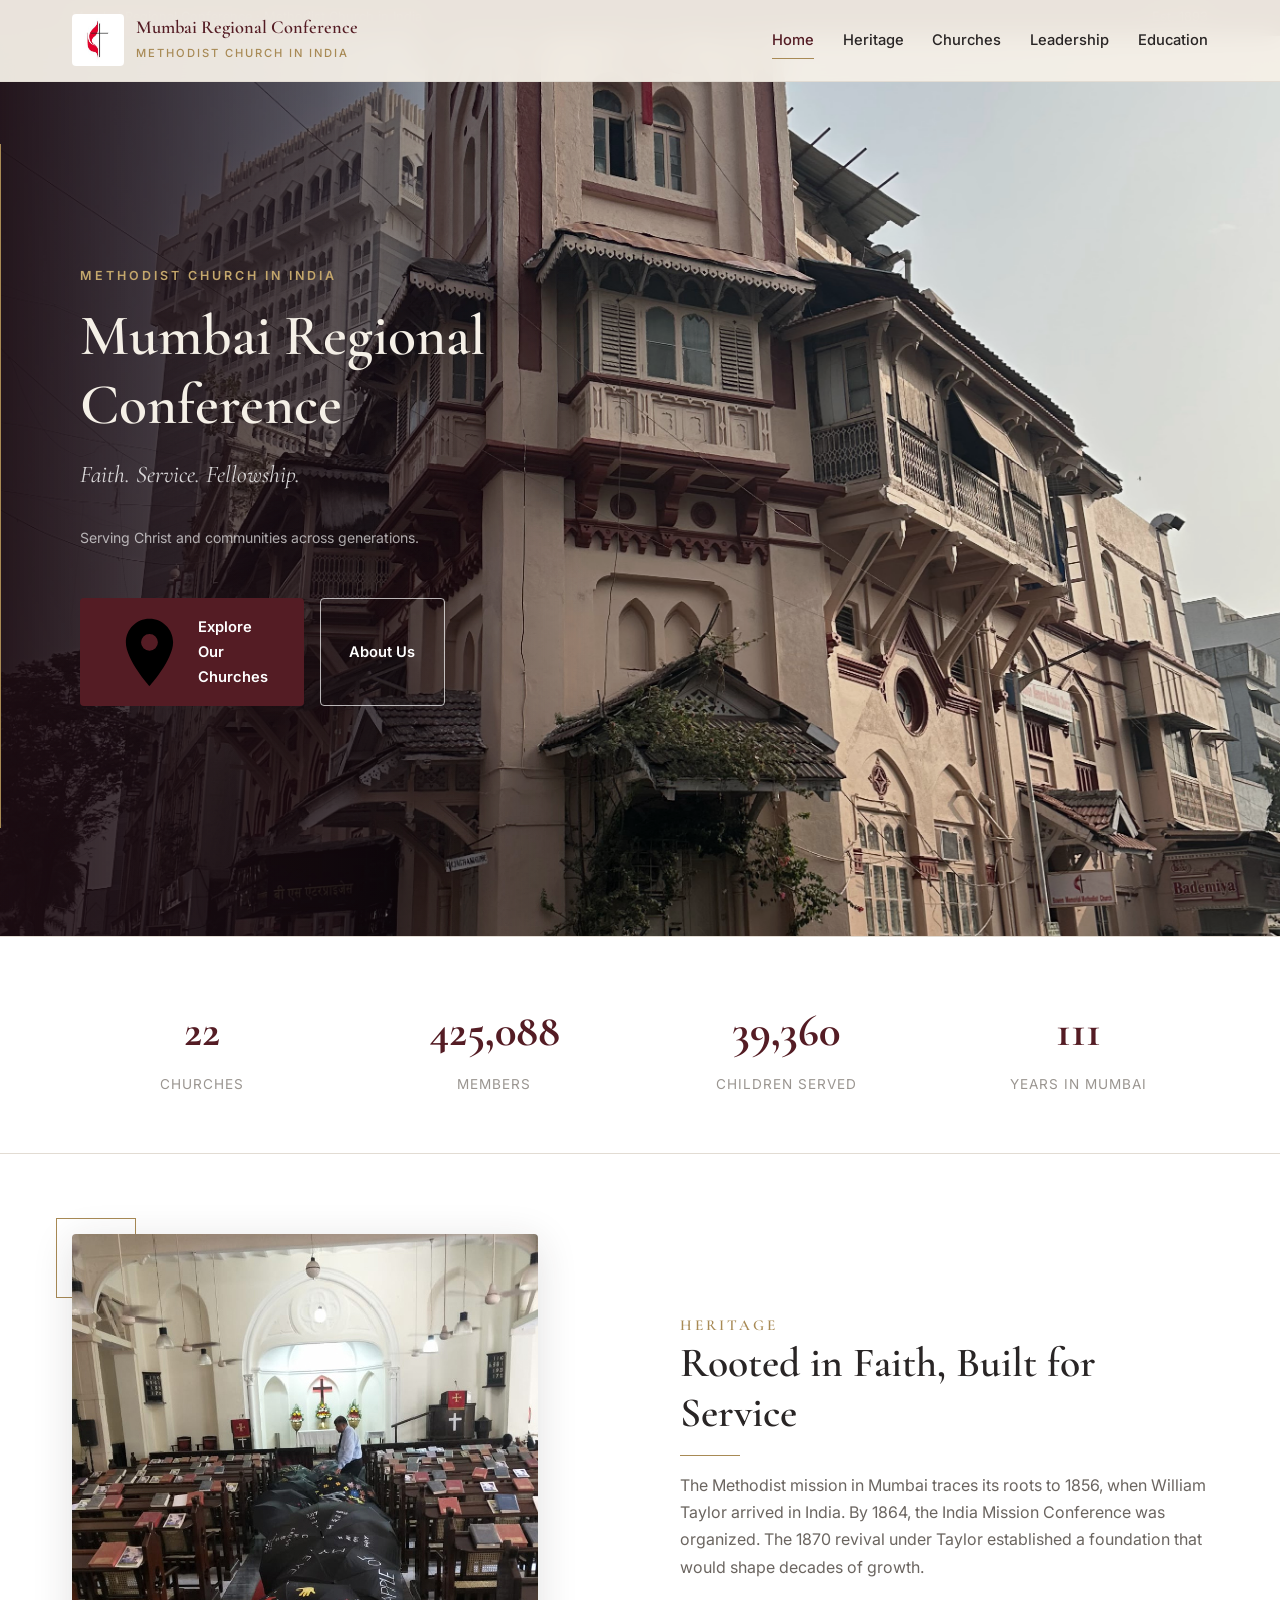
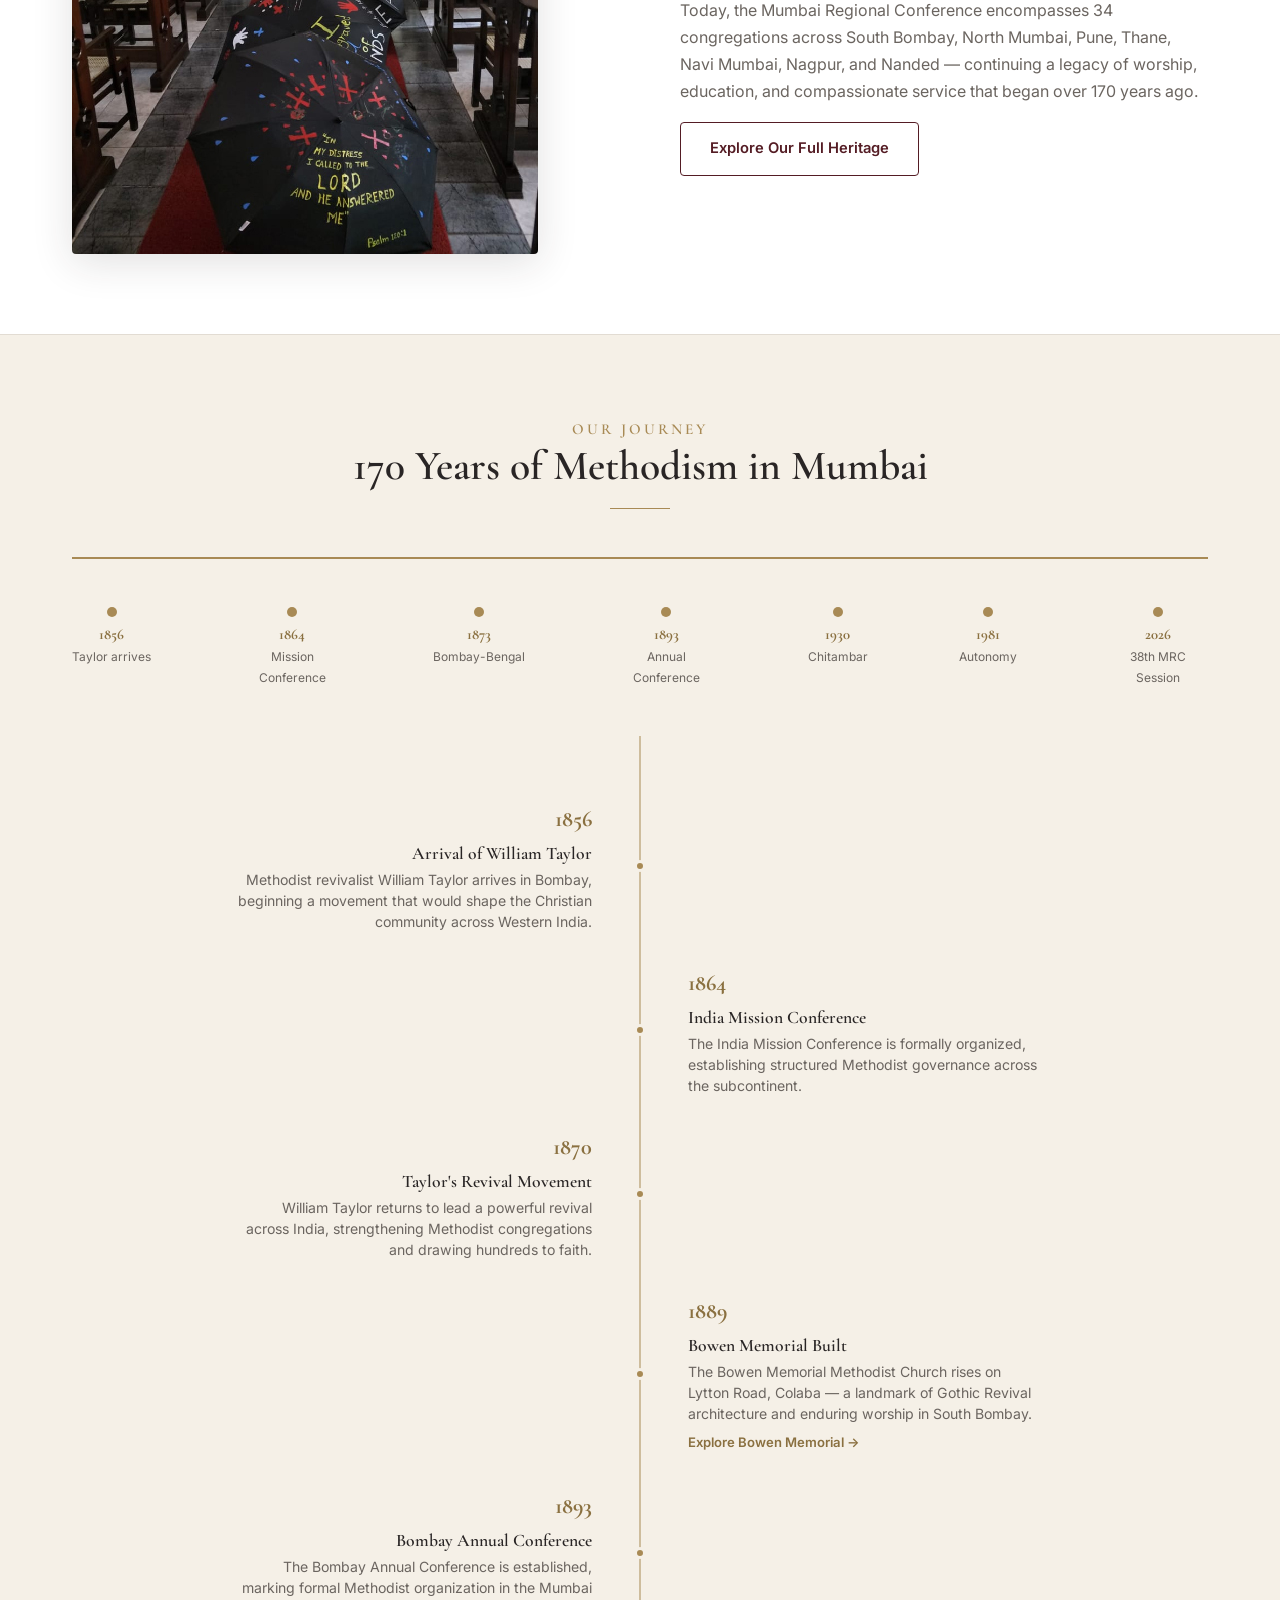
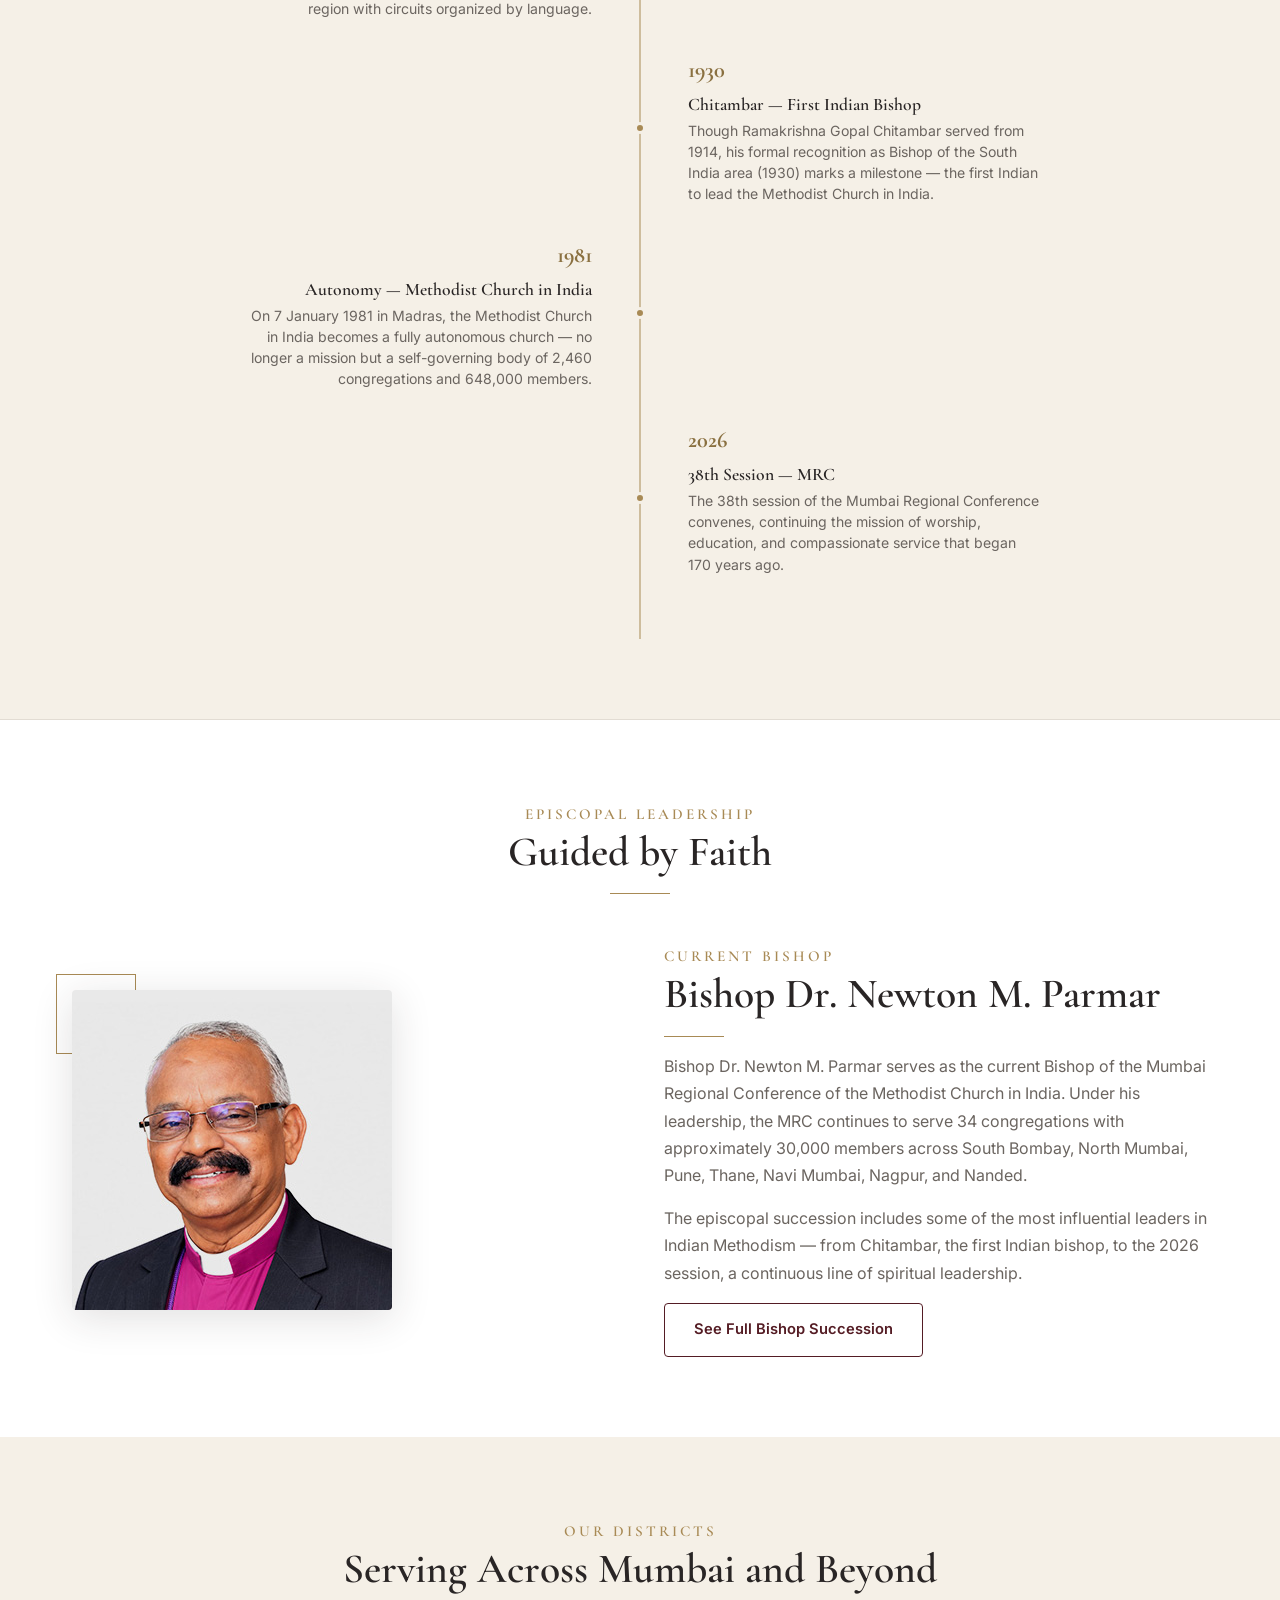
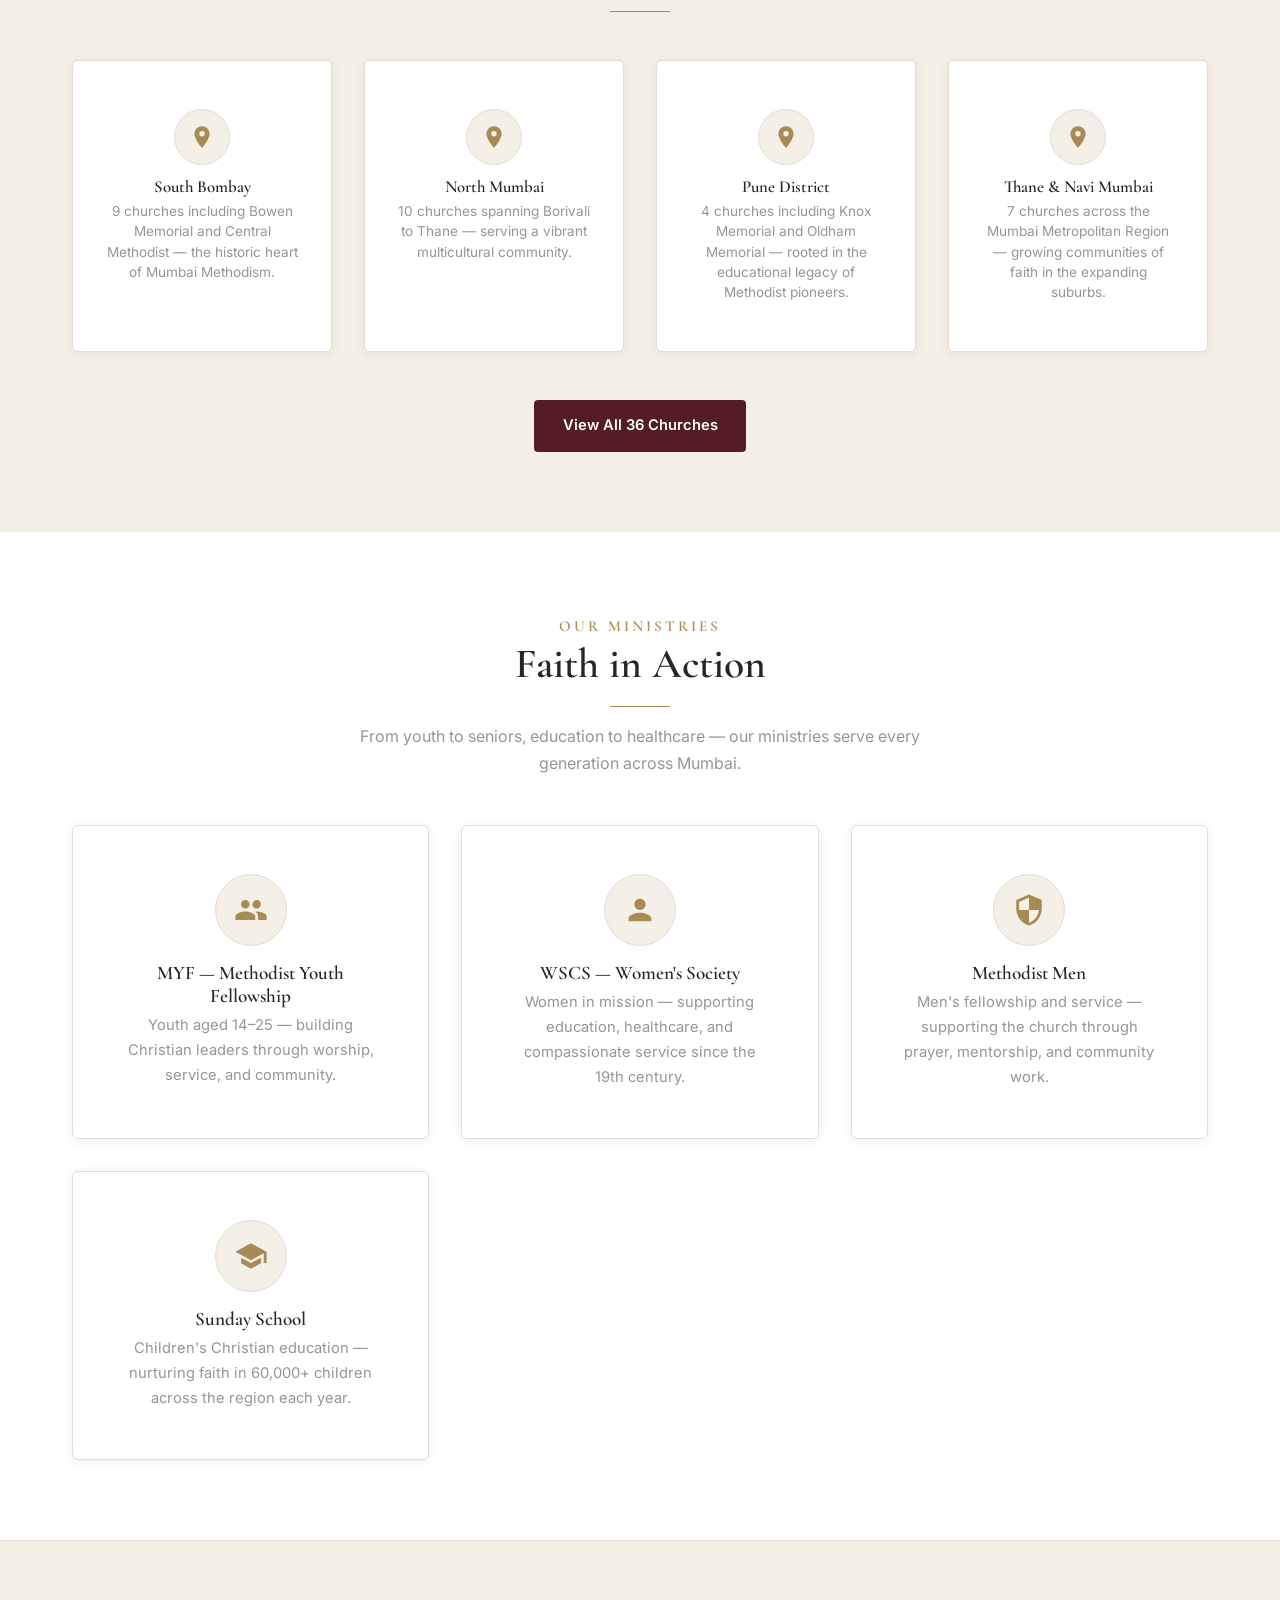
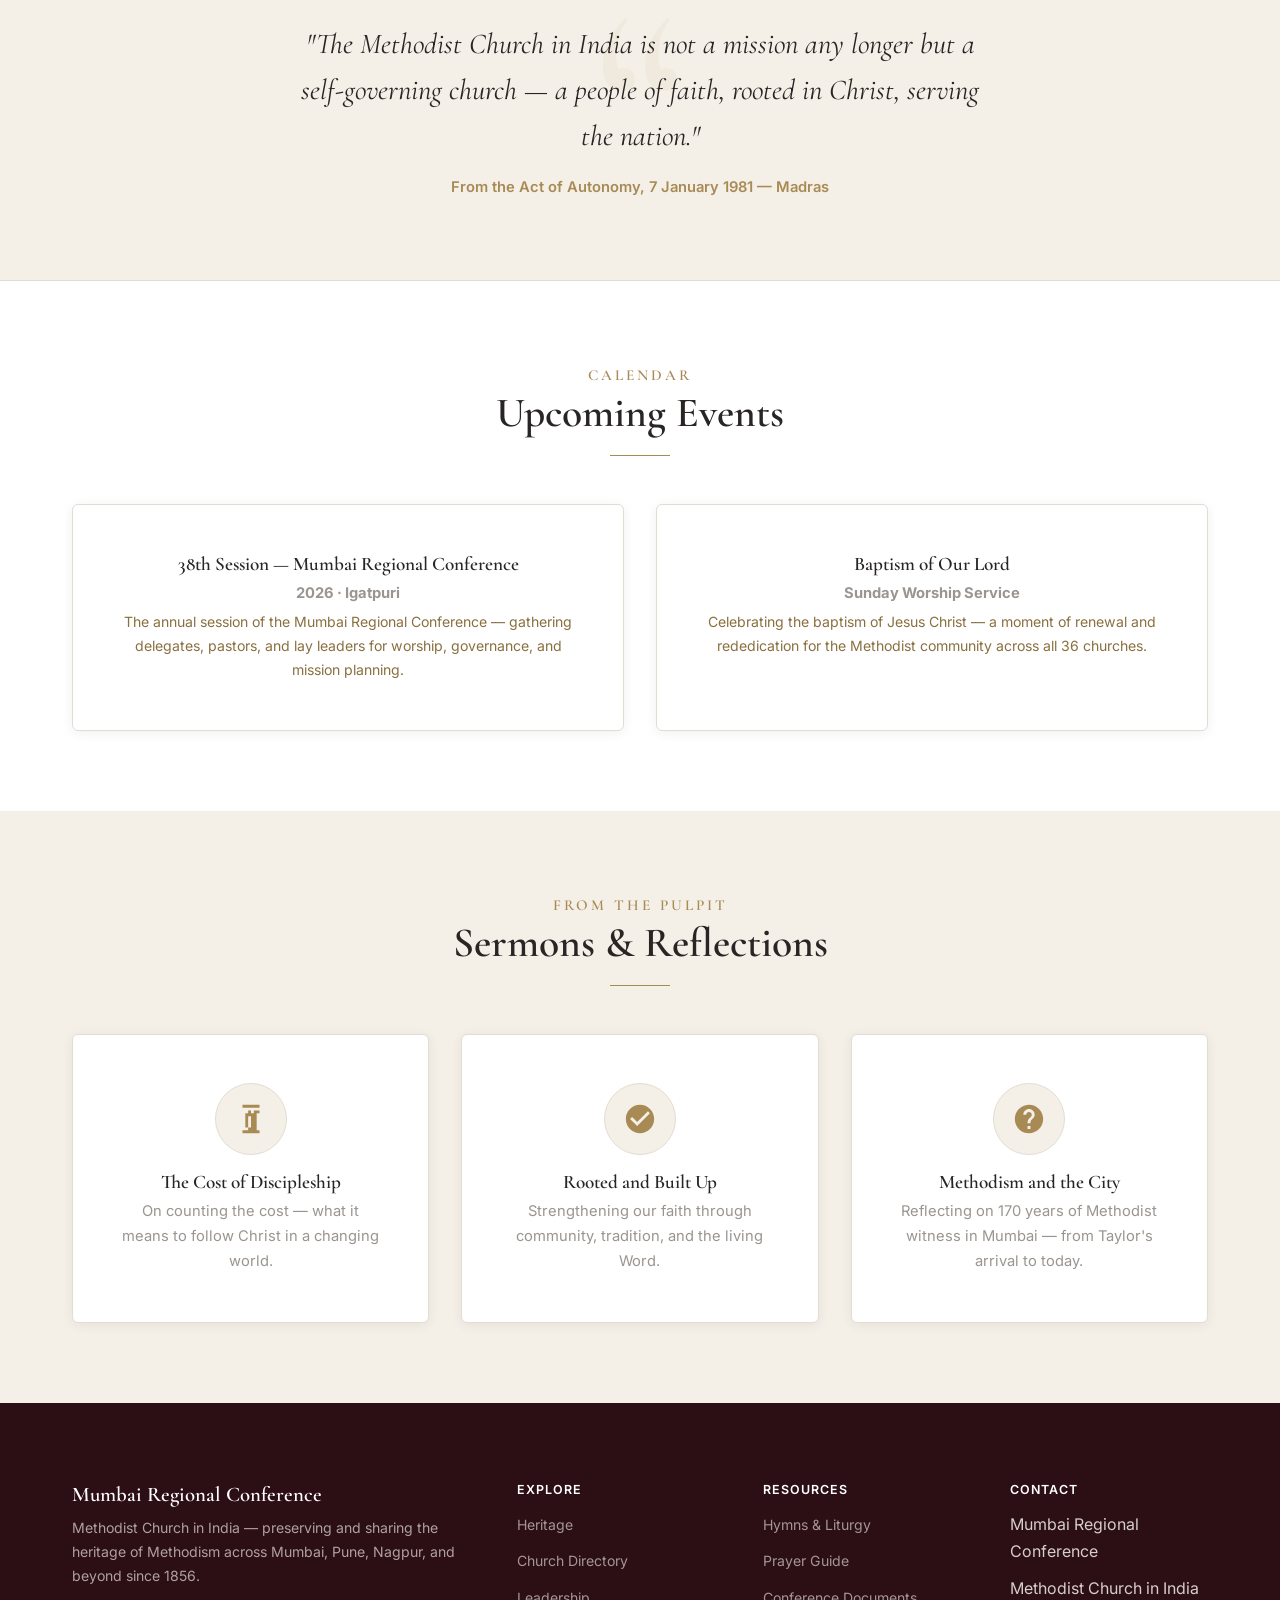
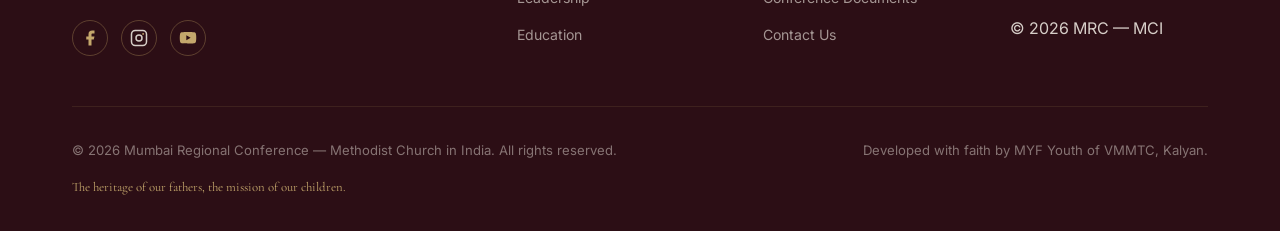
==== commit 118aecca: "Updated Footer and Readme" ====
--- a/index.html
+++ b/index.html
@@ -443,6 +443,7 @@
       </div>
       <div class="footer-bottom">
         <p>© 2026 Mumbai Regional Conference — Methodist Church in India. All rights reserved.</p>
+        <p>Developed with faith by MYF Youth of VMMTC, Kalyan.</p>
         <p style="font-family: var(--font-accent); color: var(--brass-light); font-size: 0.8rem;">The heritage of our fathers, the mission of our children.</p>
       </div>
     </div>
--- a/css/style.css
+++ b/css/style.css
@@ -300,7 +300,7 @@
   opacity: 1;
 }
 .hero-carousel .hero-slide img {
-  transform-origin: left center;
+  transform-origin: center center;
   will-change: transform;
 }
 .hero-carousel .hero-slide.active img {
@@ -1380,12 +1380,13 @@
     transition: none;
   }
   .hero-editorial { flex-direction: column; }
-  .hero-editorial-image { position: relative; width: 100%; height: 52vh; }
   .hero-editorial-panel {
     width: 100%;
     flex: 1;
-    padding: var(--spacing-lg) var(--spacing-md);
-    background: linear-gradient(180deg, rgba(28,12,18,0.92) 0%, rgba(28,12,18,0.96) 100%);
+    min-height: 100vh;
+    justify-content: flex-end;
+    padding: var(--spacing-xl) var(--spacing-md) var(--spacing-lg);
+    background: linear-gradient(180deg, rgba(28,12,18,0.15) 0%, rgba(28,12,18,0.4) 45%, rgba(28,12,18,0.88) 75%, rgba(28,12,18,0.96) 100%);
   }
   .hero-editorial-panel::before { display: none; }
   .about-preview { grid-template-columns: 1fr; }
